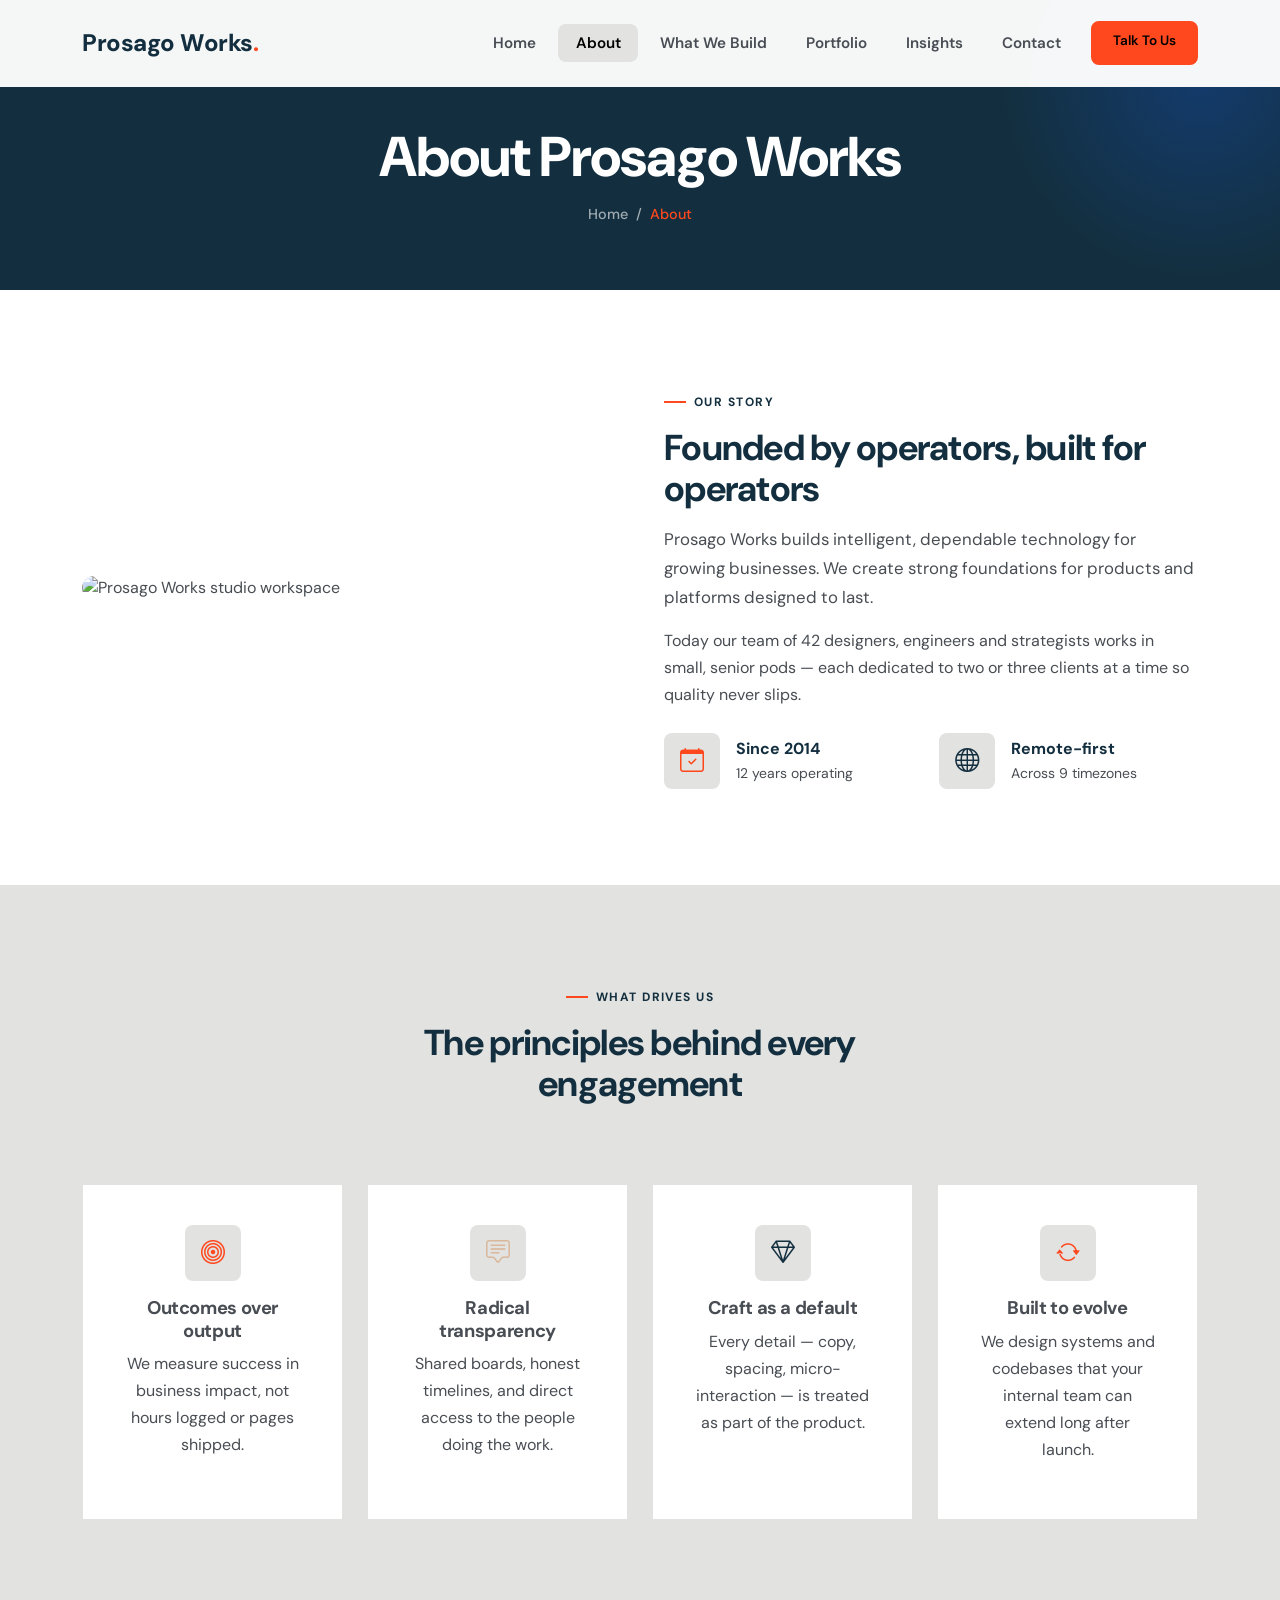
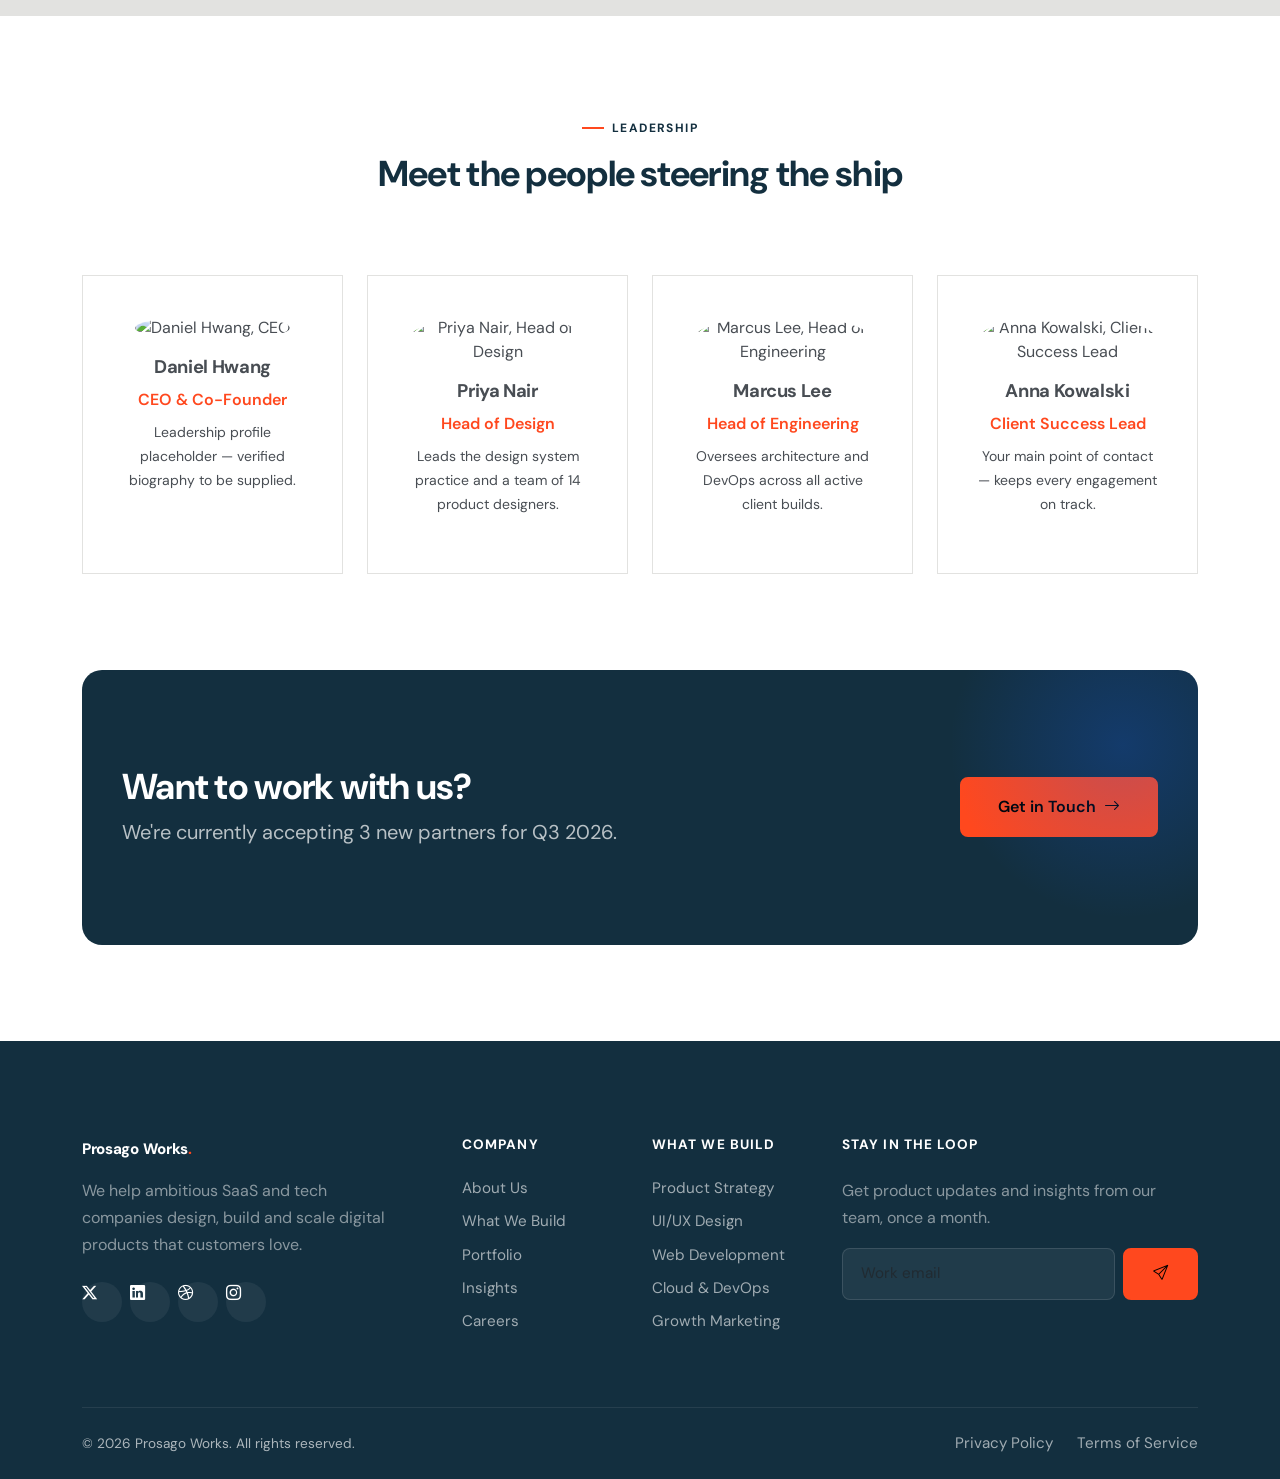
==== about.html @ c24d5575 "initialize website" ====
<!DOCTYPE html>
<html lang="en">
<head>
  <meta charset="UTF-8">
  <meta name="viewport" content="width=device-width, initial-scale=1.0">
  <title>About Us — Prosago Works</title>
  <meta name="description" content="Learn about Prosago Works's mission, team and values — a senior product, design and engineering studio for SaaS and tech companies.">
  <link rel="icon" type="image/svg+xml" href="data:image/svg+xml,%3Csvg xmlns='http://www.w3.org/2000/svg' viewBox='0 0 100 100'%3E%3Crect width='100' height='100' rx='22' fill='%23155EEF'/%3E%3Ctext x='50' y='68' font-size='58' font-family='Arial' font-weight='800' fill='white' text-anchor='middle'%3EN%3C/text%3E%3C/svg%3E">
  <link rel="preconnect" href="https://fonts.googleapis.com">
  <link rel="preconnect" href="https://fonts.gstatic.com" crossorigin>
  <link href="https://fonts.googleapis.com/css2?family=DM+Sans:wght@400;500;600;700&family=Montserrat:wght@400;500;600&display=swap" rel="stylesheet">
  <link href="https://cdn.jsdelivr.net/npm/bootstrap@5.3.3/dist/css/bootstrap.min.css" rel="stylesheet">
  <link href="https://cdn.jsdelivr.net/npm/bootstrap-icons@1.11.3/font/bootstrap-icons.css" rel="stylesheet">
  <link href="css/custom.css" rel="stylesheet">
</head>
<body>

  <nav class="navbar navbar-expand-lg navbar-nexora fixed-top">
    <div class="container">
      <a class="navbar-brand navbar-brand-custom" href="index.html">Prosago Works<span>.</span></a>
      <button class="navbar-toggler navbar-toggler-custom" type="button" data-bs-toggle="collapse" data-bs-target="#mainNav" aria-controls="mainNav" aria-expanded="false" aria-label="Toggle navigation">
        <span class="bar"></span><span class="bar"></span><span class="bar"></span>
      </button>
      <div class="collapse navbar-collapse" id="mainNav">
        <ul class="navbar-nav ms-auto align-items-lg-center gap-1 mt-3 mt-lg-0">
          <li class="nav-item"><a class="nav-link" href="index.html">Home</a></li>
          <li class="nav-item"><a class="nav-link active" href="about.html">About</a></li>
          <li class="nav-item"><a class="nav-link"  href="services.html">What We Build</a></li>
          <li class="nav-item"><a class="nav-link"  href="portfolio.html">Portfolio</a></li>
          <li class="nav-item"><a class="nav-link"  href="blog.html">Insights</a></li>
          <li class="nav-item"><a class="nav-link"  href="contact.html">Contact</a></li>
          <li class="nav-item ms-lg-2 mt-2 mt-lg-0">
            <a href="contact.html" class="btn btn-primary btn-sm-custom w-100">Talk To Us</a>
          </li>
        </ul>
      </div>
    </div>
  </nav>

  <!-- PAGE HEADER -->
  <header class="page-header">
    <div class="container">
      <h1 class="mb-3">About Prosago Works</h1>
      <div class="breadcrumb-custom">
        <a href="index.html">Home</a> <span>/</span> <span class="active">About</span>
      </div>
    </div>
  </header>

  <!-- STORY -->
  <section class="section">
    <div class="container">
      <div class="row align-items-center g-5">
        <div class="col-lg-6 reveal">
          <img src="https://images.unsplash.com/photo-1600880292203-757bb62b4baf?w=700&h=560&fit=crop" class="rounded-img w-100" alt="Prosago Works studio workspace" style="aspect-ratio:5/4; object-fit:cover;">
        </div>
        <div class="col-lg-6 reveal">
          <span class="eyebrow">Our story</span>
          <h2 class="section-title">Founded by operators, built for operators</h2>
          <p class="section-subtitle mb-3">Prosago Works builds intelligent, dependable technology for growing businesses. We create strong foundations for products and platforms designed to last.</p>
          <p class="mb-4">Today our team of 42 designers, engineers and strategists works in small, senior pods — each dedicated to two or three clients at a time so quality never slips.</p>
          <div class="row g-3">
            <div class="col-6">
              <div class="d-flex align-items-center gap-3">
                <div class="icon-box icon-box-primary"><i class="bi bi-calendar-check"></i></div>
                <div><strong class="text-navy d-block">Since 2014</strong><small class="text-slate">12 years operating</small></div>
              </div>
            </div>
            <div class="col-6">
              <div class="d-flex align-items-center gap-3">
                <div class="icon-box icon-box-success"><i class="bi bi-globe"></i></div>
                <div><strong class="text-navy d-block">Remote-first</strong><small class="text-slate">Across 9 timezones</small></div>
              </div>
            </div>
          </div>
        </div>
      </div>
    </div>
  </section>

  <!-- MISSION / VALUES -->
  <section class="section bg-soft">
    <div class="container">
      <div class="row section-header justify-content-center text-center">
        <div class="col-lg-7 reveal">
          <span class="eyebrow">What drives us</span>
          <h2 class="section-title">The principles behind every engagement</h2>
        </div>
      </div>
      <div class="row g-4">
        <div class="col-md-6 col-lg-3 reveal">
          <div class="card-premium text-center">
            <div class="icon-box icon-box-primary mx-auto mb-3"><i class="bi bi-bullseye"></i></div>
            <h3 class="card-title">Outcomes over output</h3>
            <p>We measure success in business impact, not hours logged or pages shipped.</p>
          </div>
        </div>
        <div class="col-md-6 col-lg-3 reveal">
          <div class="card-premium text-center">
            <div class="icon-box icon-box-secondary mx-auto mb-3"><i class="bi bi-chat-square-text"></i></div>
            <h3 class="card-title">Radical transparency</h3>
            <p>Shared boards, honest timelines, and direct access to the people doing the work.</p>
          </div>
        </div>
        <div class="col-md-6 col-lg-3 reveal">
          <div class="card-premium text-center">
            <div class="icon-box icon-box-success mx-auto mb-3"><i class="bi bi-gem"></i></div>
            <h3 class="card-title">Craft as a default</h3>
            <p>Every detail — copy, spacing, micro-interaction — is treated as part of the product.</p>
          </div>
        </div>
        <div class="col-md-6 col-lg-3 reveal">
          <div class="card-premium text-center">
            <div class="icon-box icon-box-primary mx-auto mb-3"><i class="bi bi-arrow-repeat"></i></div>
            <h3 class="card-title">Built to evolve</h3>
            <p>We design systems and codebases that your internal team can extend long after launch.</p>
          </div>
        </div>
      </div>
    </div>
  </section>

  <!-- TEAM -->
  <section class="section">
    <div class="container">
      <div class="row section-header justify-content-center text-center">
        <div class="col-lg-7 reveal">
          <span class="eyebrow">Leadership</span>
          <h2 class="section-title">Meet the people steering the ship</h2>
        </div>
      </div>
      <div class="row g-4">
        <div class="col-md-6 col-lg-3 reveal">
          <div class="card-premium text-center">
            <img src="https://i.pravatar.cc/160?img=8" class="rounded-circle mb-3" style="width:96px;height:96px;object-fit:cover;" alt="Daniel Hwang, CEO">
            <h3 class="card-title">Daniel Hwang</h3>
            <p class="text-primary-custom fw-semibold mb-2">CEO &amp; Co-Founder</p>
            <p class="small">Leadership profile placeholder — verified biography to be supplied.</p>
          </div>
        </div>
        <div class="col-md-6 col-lg-3 reveal">
          <div class="card-premium text-center">
            <img src="https://i.pravatar.cc/160?img=47" class="rounded-circle mb-3" style="width:96px;height:96px;object-fit:cover;" alt="Priya Nair, Head of Design">
            <h3 class="card-title">Priya Nair</h3>
            <p class="text-primary-custom fw-semibold mb-2">Head of Design</p>
            <p class="small">Leads the design system practice and a team of 14 product designers.</p>
          </div>
        </div>
        <div class="col-md-6 col-lg-3 reveal">
          <div class="card-premium text-center">
            <img src="https://i.pravatar.cc/160?img=52" class="rounded-circle mb-3" style="width:96px;height:96px;object-fit:cover;" alt="Marcus Lee, Head of Engineering">
            <h3 class="card-title">Marcus Lee</h3>
            <p class="text-primary-custom fw-semibold mb-2">Head of Engineering</p>
            <p class="small">Oversees architecture and DevOps across all active client builds.</p>
          </div>
        </div>
        <div class="col-md-6 col-lg-3 reveal">
          <div class="card-premium text-center">
            <img src="https://i.pravatar.cc/160?img=25" class="rounded-circle mb-3" style="width:96px;height:96px;object-fit:cover;" alt="Anna Kowalski, Client Success Lead">
            <h3 class="card-title">Anna Kowalski</h3>
            <p class="text-primary-custom fw-semibold mb-2">Client Success Lead</p>
            <p class="small">Your main point of contact — keeps every engagement on track.</p>
          </div>
        </div>
      </div>
    </div>
  </section>

  <!-- CTA -->
  <section class="section pt-0">
    <div class="container">
      <div class="cta-section reveal">
        <div class="row align-items-center">
          <div class="col-lg-8">
            <h2 class="mb-2">Want to work with us?</h2>
            <p class="mb-0 fs-5">We're currently accepting 3 new partners for Q3 2026.</p>
          </div>
          <div class="col-lg-4 text-lg-end mt-4 mt-lg-0">
            <a href="contact.html" class="btn btn-primary btn-lg-custom">Get in Touch <i class="bi bi-arrow-right ms-1"></i></a>
          </div>
        </div>
      </div>
    </div>
  </section>

  <footer class="footer-nexora">
    <div class="container">
      <div class="row gy-4">
        <div class="col-lg-4 col-md-6">
          <a class="navbar-brand-custom d-inline-block mb-3" href="index.html" style="color:#fff !important;">Prosago Works<span style="color:var(--n-primary)">.</span></a>
          <p class="text-white-50 mb-4" style="max-width:320px;">We help ambitious SaaS and tech companies design, build and scale digital products that customers love.</p>
          <div class="d-flex gap-2">
            <a href="#" class="social-icon"><i class="bi bi-twitter-x"></i></a>
            <a href="#" class="social-icon"><i class="bi bi-linkedin"></i></a>
            <a href="#" class="social-icon"><i class="bi bi-dribbble"></i></a>
            <a href="#" class="social-icon"><i class="bi bi-instagram"></i></a>
          </div>
        </div>
        <div class="col-lg-2 col-md-6 col-6">
          <h6>Company</h6>
          <a href="about.html">About Us</a>
          <a href="services.html">What We Build</a>
          <a href="portfolio.html">Portfolio</a>
          <a href="blog.html">Insights</a>
          <a href="contact.html">Careers</a>
        </div>
        <div class="col-lg-2 col-md-6 col-6">
          <h6>What We Build</h6>
          <a href="service-details.html">Product Strategy</a>
          <a href="service-details.html">UI/UX Design</a>
          <a href="service-details.html">Web Development</a>
          <a href="service-details.html">Cloud &amp; DevOps</a>
          <a href="service-details.html">Growth Marketing</a>
        </div>
        <div class="col-lg-4 col-md-6">
          <h6>Stay in the loop</h6>
          <p class="text-white-50 mb-3">Get product updates and insights from our team, once a month.</p>
          <form class="d-flex gap-2 needs-validation" novalidate>
            <input type="email" class="form-control" placeholder="Work email" required style="background:rgba(255,255,255,0.06); border-color:rgba(255,255,255,0.12); color:#fff;">
            <button class="btn btn-primary flex-shrink-0" type="submit"><i class="bi bi-send"></i></button>
          </form>
        </div>
      </div>
      <div class="footer-bottom d-flex flex-column flex-md-row justify-content-between align-items-center gap-2 text-center text-md-start">
        <p class="mb-0" style="display: flex;">&copy; 2026 Prosago Works. All rights reserved.</p>
        <div class="d-flex gap-4">
          <a href="#" class="mb-0">Privacy Policy</a>
          <a href="#" class="mb-0">Terms of Service</a>
        </div>
      </div>
    </div>
  </footer>

  <button class="back-to-top" aria-label="Back to top"><i class="bi bi-arrow-up"></i></button>

  <script src="https://cdn.jsdelivr.net/npm/bootstrap@5.3.3/dist/js/bootstrap.bundle.min.js"></script>
  <script src="js/main.js"></script>
</body>
</html>
---- css/custom.css ----
/* =====================================================
   NEXORA — Premium Bootstrap 5 Business Theme
   Custom Design System (overrides + extensions)
   ===================================================== */

:root {
  /* Color system */
  --n-primary: #FF481E;
  --n-primary-dark: #000000;
  --n-secondary: #D9B89C;
  --n-navy: #132F3F;
  --n-success: #132F3F;
  --n-slate: #484D53;
  --n-slate-light: #484D53;
  --n-bg: #FFFFFF;
  --n-bg-alt: #E2E2E0;
  --n-border: #E2E2E0;
  --n-white: #FFFFFF;

  /* Gradients */
  --n-gradient-primary: linear-gradient(135deg, #FF481E 0%, #D9B89C 100%);
  --n-gradient-soft: linear-gradient(135deg, #E2E2E0 0%, #E2E2E0 100%);
  --n-gradient-dark: linear-gradient(135deg, #132F3F 0%, #484D53 100%);

  /* Typography */
  --n-font-display: "DM Sans", "Montserrat", "Helvetica Neue", Arial, "Segoe UI", sans-serif;
  --n-font-body: "DM Sans", "Montserrat", "Helvetica Neue", Arial, "Segoe UI", sans-serif;

  /* Spacing rhythm (8px base) */
  --n-space-xs: 0.5rem;
  --n-space-sm: 1rem;
  --n-space-md: 1.5rem;
  --n-space-lg: 2.5rem;
  --n-space-xl: 4rem;
  --n-space-2xl: 6rem;

  /* Radius */
  --n-radius-sm: 8px;
  --n-radius-md: 14px;
  --n-radius-lg: 20px;
  --n-radius-pill: 100px;

  /* Shadows */
  --n-shadow-sm: 0 2px 8px rgba(11, 20, 55, 0.06);
  --n-shadow-md: 0 8px 24px rgba(11, 20, 55, 0.08);
  --n-shadow-lg: 0 20px 48px rgba(11, 20, 55, 0.12);
  --n-shadow-primary: 0 12px 28px rgba(21, 94, 239, 0.25);

  /* Bootstrap overrides */
  --bs-primary: #FF481E;
  --bs-primary-rgb: 21, 94, 239;
  --bs-body-font-family: var(--n-font-body);
  --bs-body-color: var(--n-slate);
  --bs-body-bg: var(--n-white);
}

/* =====================================================
   PROSAGO WORKS — Corporate brand layer
   Official logo and illustration assets are placeholders.
   ===================================================== */
:root {
  --pw-orange: #FF481E;
  --pw-slate: #132F3F;
  --pw-sand: #D9B89C;
  --pw-platinum: #E2E2E0;
  --pw-river-bed: #484D53;
  --pw-black: #000000;
  --pw-white: #FFFFFF;
  --color-bg: var(--pw-white);
  --color-surface: #E2E2E0;
  --color-text: var(--pw-black);
  --color-text-muted: var(--pw-river-bed);
  --color-border: #E2E2E0;
  --color-accent: var(--pw-orange);
  --n-primary: var(--pw-orange);
  --n-primary-dark: #000000;
  --n-secondary: var(--pw-sand);
  --n-navy: var(--pw-slate);
  --n-success: var(--pw-slate);
  --n-slate: var(--pw-river-bed);
  --n-slate-light: #484D53;
  --n-bg: var(--color-surface);
  --n-bg-alt: var(--pw-platinum);
  --n-border: var(--color-border);
  --n-white: var(--pw-white);
  --n-gradient-primary: var(--pw-orange);
  --n-gradient-soft: var(--pw-platinum);
  --n-gradient-dark: var(--pw-slate);
  --n-font-display: "DM Sans", "Montserrat", "Helvetica Neue", Arial, "Segoe UI", sans-serif;
  --n-font-body: "DM Sans", "Montserrat", "Helvetica Neue", Arial, "Segoe UI", sans-serif;
  --n-shadow-sm: 0 2px 8px rgba(19,47,63,.06);
  --n-shadow-md: 0 10px 30px rgba(19,47,63,.09);
  --n-shadow-lg: 0 24px 60px rgba(19,47,63,.12);
  --n-shadow-primary: none;
  --bs-primary: #FF481E;
  --bs-primary-rgb: 255,72,30;
  --bs-body-font-family: var(--n-font-body);
}

html { scroll-padding-top: 96px; }
body { color: var(--color-text-muted); background: var(--color-bg); }
h1, h2, h3, h4, h5, h6, .font-display { color: var(--pw-black); letter-spacing: -.025em; }
h1 { font-size: clamp(2.75rem, 6vw, 3.5rem); line-height: 1.03; }
h2 { font-size: clamp(2rem, 4vw, 2.25rem); line-height: 1.15; }
h3 { font-size: clamp(1.25rem, 2vw, 1.5rem); }
a { color: inherit; }
a:focus-visible, button:focus-visible, input:focus-visible, textarea:focus-visible, select:focus-visible { outline: 3px solid var(--pw-orange); outline-offset: 3px; }
.skip-link { position: fixed; top: 10px; left: 10px; z-index: 1100; padding: .75rem 1rem; background: var(--pw-black); color: var(--pw-white); transform: translateY(-150%); }
.skip-link:focus { transform: translateY(0); }
.text-primary-custom { color: var(--pw-orange) !important; }
.text-navy { color: var(--pw-slate) !important; }
.text-slate { color: var(--pw-river-bed) !important; }
.text-platinum { color: var(--pw-platinum) !important; }
.bg-soft { background: var(--color-surface) !important; }
.bg-soft-alt { background: var(--pw-platinum) !important; }
.bg-navy, .bg-gradient-dark, .bg-slate { background: var(--pw-slate) !important; }
.bg-gradient-primary { background: var(--pw-orange) !important; }

.navbar-nexora { background: rgba(255,255,255,.96); border-bottom: 1px solid transparent; }
.navbar-nexora.scrolled { background: rgba(255,255,255,.98); border-color: var(--pw-platinum); box-shadow: var(--n-shadow-sm); }
.navbar-nexora .nav-link { color: var(--pw-river-bed) !important; font-size: .9rem; }
.navbar-nexora .nav-link:hover, .navbar-nexora .nav-link.active { color: var(--pw-black) !important; background: var(--pw-platinum); }
.brand-placeholder { display: grid; grid-template-columns: 42px auto; grid-template-rows: auto auto; column-gap: .7rem; align-items: center; font-size: 1rem; color: var(--pw-slate) !important; }
.brand-placeholder .brand-mark { grid-row: 1 / 3; display: grid; place-items: center; width: 42px; height: 42px; border: 1.5px dashed var(--pw-slate); border-radius: 12px; font-size: .72rem; }
.brand-placeholder small { font-size: .6rem; line-height: 1; font-weight: 500; letter-spacing: .06em; color: var(--pw-river-bed); text-transform: uppercase; }
.navbar-toggler-custom { background: var(--pw-platinum); }
.navbar-toggler-custom .bar { background: var(--pw-slate); }

.btn { min-height: 44px; border-radius: 8px; transition: background-color .2s ease, border-color .2s ease, color .2s ease, transform .2s ease; }
.btn-primary { background: var(--pw-orange); border: 2px solid var(--pw-orange); color: var(--pw-black); box-shadow: none; }
.btn-primary:hover, .btn-primary:focus { background: var(--pw-black); border-color: var(--pw-black); color: var(--pw-white); transform: translateY(-1px); box-shadow: none; }
.btn-light-custom { background: var(--pw-white); color: var(--pw-black); border-color: var(--color-border); }
.btn-light-custom:hover { background: var(--pw-platinum); border-color: var(--pw-river-bed); transform: none; }
.eyebrow { color: var(--pw-slate); background: transparent; padding: 0; border-radius: 0; font-size: .78rem; }
.eyebrow::before { width: 22px; height: 2px; border-radius: 0; background: var(--pw-orange); }
.eyebrow-dark { color: var(--pw-platinum); }

.corporate-hero { min-height: 760px; display: flex; align-items: center; background: var(--pw-white); overflow: hidden; }
.corporate-hero::before { content: ""; position: absolute; inset: 0 0 auto auto; width: 36%; height: 100%; background: var(--color-surface); border-left: 1px solid var(--pw-platinum); z-index: 0; }
.corporate-hero .container { position: relative; z-index: 1; }
.hero-lead { max-width: 650px; color: var(--pw-river-bed); font-size: clamp(1.1rem, 2vw, 1.3rem); line-height: 1.55; }
.system-placeholder { position: relative; min-height: 430px; border: 1px solid var(--pw-slate); background: var(--pw-white); overflow: hidden; }
.system-placeholder > small { position: absolute; bottom: 1rem; right: 1rem; color: var(--pw-river-bed); font-size: .72rem; text-transform: uppercase; letter-spacing: .08em; }
.system-orbit { position: absolute; width: 330px; height: 230px; border: 1.5px dashed var(--pw-river-bed); border-radius: 50%; top: 90px; left: 50%; transform: translateX(-50%) rotate(-14deg); }
.system-node { position: absolute; display: grid; place-items: center; padding: .75rem 1rem; min-width: 110px; background: var(--pw-white); color: var(--pw-slate); border: 1px solid var(--pw-slate); font-size: .78rem; font-weight: 600; }
.node-main { top: 160px; left: 50%; transform: translateX(-50%); width: 130px; height: 96px; border: 0; background: var(--pw-orange); color: var(--pw-black); }
.node-main span, .node-main strong { line-height: 1; }
.node-one { top: 55px; right: 30px; }.node-two { bottom: 75px; left: 30px; }.node-three { bottom: 55px; right: 25px; }
.trust-statement { border-top: 1px solid var(--pw-platinum); border-bottom: 1px solid var(--pw-platinum); }
.section-kicker { color: var(--pw-orange); font-weight: 700; max-width: 270px; }
.statement { font-size: clamp(1.45rem, 3vw, 2rem); font-weight: 500; max-width: 820px; }
.card-premium { border: 1px solid var(--color-border); border-radius: 0; box-shadow: none; background: var(--pw-white); }
.card-premium:hover { transform: translateY(-3px); border-color: var(--pw-slate); box-shadow: var(--n-shadow-sm); }
.principle-number { display: block; margin-bottom: 2.5rem; color: var(--pw-orange); font-size: .78rem; font-weight: 700; }
.portfolio-feature { border: 1px solid var(--pw-slate); }
.portfolio-placeholder { min-height: 340px; display: grid; place-items: center; background: var(--pw-sand); color: var(--pw-black); border-right: 1px solid var(--pw-slate); }
.portfolio-placeholder span { padding: .65rem .9rem; border: 1px dashed var(--pw-black); font-size: .75rem; text-transform: uppercase; letter-spacing: .06em; }
.portfolio-copy { padding: clamp(2rem, 5vw, 4rem); }
.portfolio-copy h3 { margin: .8rem 0 1rem; font-size: clamp(2rem, 4vw, 3rem); }
.portfolio-label { color: var(--pw-orange); font-weight: 700; font-size: .8rem; text-transform: uppercase; letter-spacing: .09em; }
.status-badge { display: inline-flex; align-items: center; gap: .5rem; padding: .5rem .75rem; background: var(--color-surface); color: var(--pw-river-bed); font-size: .8rem; }
.status-badge i { color: var(--pw-orange); font-size: .5rem; }
.direction-list { list-style: none; padding: 0; margin: 0; border-top: 1px solid rgba(255,255,255,.25); }
.direction-list li { display: flex; gap: 1rem; align-items: center; padding: 1.15rem 0; border-bottom: 1px solid rgba(255,255,255,.25); color: var(--pw-white); }
.direction-list i { color: var(--pw-orange); }
.audience-card { position: relative; display: flex; min-height: 260px; padding: 2rem; flex-direction: column; border: 1px solid var(--color-border); color: var(--pw-black); }
.audience-card:hover { border-color: var(--pw-slate); color: var(--pw-black); }
.audience-card > span { color: var(--pw-orange); font-size: .78rem; font-weight: 700; text-transform: uppercase; letter-spacing: .08em; }
.audience-card h3 { margin-top: auto; margin-bottom: 1rem; max-width: 280px; }.audience-card i { font-size: 1.3rem; }
.cta-panel { display: flex; align-items: center; justify-content: space-between; gap: 2rem; padding: clamp(2rem, 5vw, 4rem); background: var(--pw-platinum); border-left: 5px solid var(--pw-orange); }
.footer { background: var(--pw-slate); color: var(--pw-platinum); }
.footer h2 { color: var(--pw-white); font-size: .82rem; text-transform: uppercase; letter-spacing: .08em; }
.footer-brand { margin-bottom: 1rem; color: var(--pw-white); font-size: 1.45rem; font-weight: 700; }
.asset-note { font-size: .72rem; color: var(--pw-sand); }
.footer-bottom { display: flex; justify-content: space-between; gap: 1rem; }
.back-to-top { background: var(--pw-orange); color: var(--pw-black); box-shadow: none; }

@media (max-width: 991.98px) {
  .navbar-nexora { background: var(--pw-white); }
  .corporate-hero { min-height: auto; padding-top: 8.5rem; }
  .corporate-hero::before { display: none; }
  .portfolio-placeholder { border-right: 0; border-bottom: 1px solid var(--pw-slate); }
}
@media (max-width: 767.98px) {
  .corporate-hero { text-align: left; }
  .corporate-hero .d-flex { justify-content: flex-start !important; }
  .system-placeholder { min-height: 360px; }
  .cta-panel, .footer-bottom { align-items: flex-start; flex-direction: column; }
  .cta-panel .btn { width: 100%; }
}
@media (prefers-reduced-motion: reduce) {
  html { scroll-behavior: auto; }
  *, *::before, *::after { scroll-behavior: auto !important; animation-duration: .01ms !important; animation-iteration-count: 1 !important; transition-duration: .01ms !important; }
  .reveal { opacity: 1 !important; transform: none !important; }
}

/* =====================================================
   BASE
   ===================================================== */
html { scroll-behavior: smooth; }

body {
  font-family: var(--n-font-body);
  color: var(--n-slate);
  background-color: var(--n-white);
  -webkit-font-smoothing: antialiased;
  overflow-x: hidden;
}

h1, h2, h3, h4, h5, h6,
.font-display {
  font-family: var(--n-font-display);
  color: var(--n-navy);
  font-weight: 700;
  letter-spacing: -0.02em;
}

h1 { font-weight: 800; }

p { line-height: 1.7; }

a { text-decoration: none; }

.text-primary-custom { color: var(--n-primary) !important; }
.text-slate { color: var(--n-slate) !important; }
.text-navy { color: var(--n-navy) !important; }
.bg-soft { background-color: var(--n-bg) !important; }
.bg-soft-alt { background: var(--n-gradient-soft) !important; }
.bg-navy { background-color: var(--n-navy) !important; }
.bg-gradient-primary { background: var(--n-gradient-primary) !important; }
.bg-gradient-dark { background: var(--n-gradient-dark) !important; }

/* Section spacing rhythm */
.section { padding-top: var(--n-space-2xl); padding-bottom: var(--n-space-2xl); }
.section-sm { padding-top: var(--n-space-xl); padding-bottom: var(--n-space-xl); }

@media (max-width: 767.98px) {
  .section { padding-top: var(--n-space-xl); padding-bottom: var(--n-space-xl); }
  .section-sm { padding-top: var(--n-space-lg); padding-bottom: var(--n-space-lg); }
}

/* Eyebrow label */
.eyebrow {
  display: inline-flex;
  align-items: center;
  gap: 0.5rem;
  font-family: var(--n-font-display);
  font-size: 0.75rem;
  font-weight: 700;
  letter-spacing: 0.12em;
  text-transform: uppercase;
  color: var(--n-primary);
  background: var(--n-bg-alt);
  padding: 0.4rem 1rem;
  border-radius: var(--n-radius-pill);
  margin-bottom: var(--n-space-sm);
}

.eyebrow::before {
  content: '';
  width: 6px;
  height: 6px;
  border-radius: 50%;
  background: var(--n-primary);
  display: inline-block;
}

.section-title { margin-bottom: var(--n-space-sm); }
.section-subtitle {
  font-size: 1.05rem;
  color: var(--n-slate);
  max-width: 620px;
}
.section-header { margin-bottom: var(--n-space-xl); }

/* =====================================================
   BUTTONS
   ===================================================== */
.btn {
  font-family: var(--n-font-display);
  font-weight: 600;
  border-radius: var(--n-radius-sm);
  padding: 0.75rem 1.75rem;
  font-size: 0.95rem;
  transition: all 0.25s ease;
  border-width: 1.5px;
}

.btn-primary {
  background: var(--n-gradient-primary);
  border: none;
  box-shadow: var(--n-shadow-primary);
  color: #fff;
}

.btn-primary:hover {
  transform: translateY(-2px);
  box-shadow: 0 16px 32px rgba(21, 94, 239, 0.32);
  color: #fff;
}

.btn-outline-primary {
  border-color: var(--n-primary);
  color: var(--n-primary);
  background: transparent;
}

.btn-outline-primary:hover {
  background: var(--n-primary);
  border-color: var(--n-primary);
  transform: translateY(-2px);
}

.btn-light-custom {
  background: #fff;
  color: var(--n-navy);
  border: 1.5px solid var(--n-border);
}

.btn-light-custom:hover {
  background: var(--n-bg);
  transform: translateY(-2px);
}

.btn-outline-white {
  border-color: rgba(255,255,255,0.4);
  color: #fff;
}

.btn-outline-white:hover {
  background: rgba(255,255,255,0.12);
  border-color: #fff;
  color: #fff;
}

.btn-lg-custom { padding: 1rem 2.25rem; font-size: 1rem; }
.btn-sm-custom { padding: 0.5rem 1.25rem; font-size: 0.85rem; }

/* =====================================================
   NAVBAR
   ===================================================== */
.navbar-nexora {
  padding: 1.25rem 0;
  transition: all 0.3s ease;
  background: rgba(255, 255, 255, 0.0);
}

.navbar-nexora.scrolled {
  padding: 0.75rem 0;
  background: rgba(255, 255, 255, 0.92);
  backdrop-filter: blur(12px);
  box-shadow: var(--n-shadow-sm);
}

.navbar-brand-custom {
  font-family: var(--n-font-display);
  font-weight: 800;
  font-size: 1.5rem;
  color: var(--n-navy) !important;
  letter-spacing: -0.02em;
}

.navbar-brand-custom span { color: var(--n-primary); }

.navbar-nexora .nav-link {
  font-family: var(--n-font-display);
  font-weight: 600;
  font-size: 0.95rem;
  color: rgb(152, 119, 119) !important;
  padding: 0.5rem 1.1rem !important;
  border-radius: var(--n-radius-sm);
  transition: all 0.2s ease;
}

.nav2{
  color: yellow !important;;
}
.navbar-nexora .nav-link:hover,
.navbar-nexora .nav-link.active {
  color: rgb(15, 15, 64) !important;
  background: var(--n-bg-alt);
}

.navbar-toggler-custom {
  border: none;
  width: 44px;
  height: 44px;
  border-radius: var(--n-radius-sm);
  background: var(--n-bg-alt);
  display: flex;
  align-items: center;
  justify-content: center;
  gap: 4px;
  flex-direction: column;
  padding: 0;
}

.navbar-toggler-custom .bar {
  width: 20px;
  height: 2px;
  background: var(--n-navy);
  border-radius: 2px;
  transition: all 0.3s ease;
}

.navbar-toggler-custom.active .bar:nth-child(1) {
  transform: translateY(6px) rotate(45deg);
}
.navbar-toggler-custom.active .bar:nth-child(2) { opacity: 0; }
.navbar-toggler-custom.active .bar:nth-child(3) {
  transform: translateY(-6px) rotate(-45deg);
}

/* =====================================================
   HERO
   ===================================================== */
.hero {
  position: relative;
  padding-top: 9rem;
  padding-bottom: 5rem;
  background: var(--n-gradient-soft);
  overflow: hidden;
}

.hero::before {
  content: '';
  position: absolute;
  top: -150px;
  right: -150px;
  width: 500px;
  height: 500px;
  border-radius: 50%;
  background: radial-gradient(circle, rgba(105,65,198,0.14) 0%, rgba(21,94,239,0.06) 60%, transparent 100%);
  z-index: 0;
}

.hero::after {
  content: '';
  position: absolute;
  bottom: -200px;
  left: -150px;
  width: 450px;
  height: 450px;
  border-radius: 50%;
  background: radial-gradient(circle, rgba(21,94,239,0.10) 0%, transparent 70%);
  z-index: 0;
}

.hero-content { position: relative; z-index: 2; }

.hero h1 { font-size: 3.25rem; line-height: 1.15; }

@media (max-width: 991.98px) {
  .hero { padding-top: 7rem; text-align: center; }
  .hero h1 { font-size: 2.4rem; }
}

@media (max-width: 575.98px) {
  .hero h1 { font-size: 2rem; }
}

/* Hero visual / dashboard mock card */
.hero-visual {
  position: relative;
  z-index: 1;
}

.hero-mock-card {
  background: #fff;
  border-radius: var(--n-radius-lg);
  box-shadow: var(--n-shadow-lg);
  padding: var(--n-space-md);
  border: 1px solid var(--n-border);
  position: relative;
}

.hero-mock-card .mock-bar {
  height: 10px;
  border-radius: var(--n-radius-pill);
  background: var(--n-bg-alt);
  margin-bottom: 0.75rem;
}

.hero-float-badge {
  position: absolute;
  background: #fff;
  border-radius: var(--n-radius-md);
  box-shadow: var(--n-shadow-md);
  padding: 0.9rem 1.25rem;
  display: flex;
  align-items: center;
  gap: 0.75rem;
  font-family: var(--n-font-display);
  font-weight: 700;
  font-size: 0.9rem;
  color: var(--n-navy);
  z-index: 3;
}

.hero-float-badge.badge-1 { top: -1.5rem; left: -1.5rem; }
.hero-float-badge.badge-2 { bottom: -1.5rem; right: -1.5rem; }

.hero-float-badge .icon-box {
  width: 36px;
  height: 36px;
  border-radius: 10px;
  display: flex;
  align-items: center;
  justify-content: center;
  flex-shrink: 0;
}

@media (max-width: 767.98px) {
  .hero-float-badge { padding: 0.6rem 0.9rem; font-size: 0.75rem; }
  .hero-float-badge.badge-1 { top: -1rem; left: -0.5rem; }
  .hero-float-badge.badge-2 { bottom: -1rem; right: -0.5rem; }
}

/* Stats strip */
.stats-strip {
  border-top: 1px solid var(--n-border);
  border-bottom: 1px solid var(--n-border);
}

.stat-item .stat-number {
  font-family: var(--n-font-display);
  font-size: 2.25rem;
  font-weight: 800;
  color: var(--n-navy);
}

.stat-item .stat-label {
  font-size: 0.9rem;
  color: var(--n-slate);
  font-weight: 500;
}

/* =====================================================
   ICON BOXES
   ===================================================== */
.icon-box {
  width: 56px;
  height: 56px;
  border-radius: var(--n-radius-sm);
  display: flex;
  align-items: center;
  justify-content: center;
  font-size: 1.5rem;
  flex-shrink: 0;
}

.icon-box-primary { background: var(--n-bg-alt); color: var(--n-primary); }
.icon-box-secondary { background: #E2E2E0; color: var(--n-secondary); }
.icon-box-success { background: #E2E2E0; color: var(--n-success); }

.icon-box-lg { width: 72px; height: 72px; font-size: 2rem; border-radius: var(--n-radius-md); }

.icon-box-white {
  background: rgba(255,255,255,0.12);
  color: #fff;
}

/* =====================================================
   CARDS — premium card system
   ===================================================== */
.card-premium {
  background: #fff;
  border: 1px solid var(--n-border);
  border-radius: var(--n-radius-md);
  box-shadow: var(--n-shadow-sm);
  transition: all 0.3s ease;
  padding: var(--n-space-lg);
  height: 100%;
}

.card-premium:hover {
  box-shadow: var(--n-shadow-md);
  transform: translateY(-6px);
  border-color: transparent;
}

.card-premium .card-title {
  font-size: 1.15rem;
  margin-bottom: 0.5rem;
}

.card-link-arrow {
  font-family: var(--n-font-display);
  font-weight: 700;
  font-size: 0.9rem;
  color: var(--n-primary);
  display: inline-flex;
  align-items: center;
  gap: 0.4rem;
  transition: gap 0.2s ease;
}

.card-link-arrow:hover { gap: 0.7rem; color: var(--n-primary-dark); }

/* Pricing card */
.pricing-card {
  background: #fff;
  border: 1px solid var(--n-border);
  border-radius: var(--n-radius-lg);
  padding: var(--n-space-lg);
  box-shadow: var(--n-shadow-sm);
  transition: all 0.3s ease;
  height: 100%;
  position: relative;
}

.pricing-card:hover { box-shadow: var(--n-shadow-md); transform: translateY(-6px); }

.pricing-card.featured {
  background: var(--n-gradient-dark);
  border: none;
  color: #fff;
  box-shadow: var(--n-shadow-lg);
  transform: scale(1.03);
}

.pricing-card.featured .price, .pricing-card.featured h3 { color: #fff; }
.pricing-card.featured .text-slate { color: rgba(255,255,255,0.65) !important; }
.pricing-card.featured ul li { color: rgba(255,255,255,0.85); }
.pricing-card.featured .pricing-divider { border-color: rgba(255,255,255,0.12); }

@media (max-width: 991.98px) {
  .pricing-card.featured { transform: none; }
}

.pricing-badge {
  position: absolute;
  top: -14px;
  right: 2rem;
  background: var(--n-gradient-primary);
  color: #fff;
  font-family: var(--n-font-display);
  font-weight: 700;
  font-size: 0.75rem;
  padding: 0.4rem 1rem;
  border-radius: var(--n-radius-pill);
  letter-spacing: 0.05em;
}

.price {
  font-family: var(--n-font-display);
  font-size: 3rem;
  font-weight: 800;
  color: var(--n-navy);
}

.price-period { font-size: 1rem; font-weight: 500; color: var(--n-slate); }

.pricing-divider { border-color: var(--n-border); margin: var(--n-space-md) 0; }

.feature-list { list-style: none; padding: 0; margin: 0; }
.feature-list li {
  display: flex;
  align-items: flex-start;
  gap: 0.65rem;
  margin-bottom: 0.75rem;
  font-size: 0.95rem;
  color: var(--n-slate);
}

.feature-list li i { color: var(--n-success); margin-top: 0.2rem; flex-shrink: 0; }
.feature-list li.disabled { opacity: 0.45; }
.feature-list li.disabled i { color: var(--n-slate-light); }

/* Blog cards */
.blog-card-img {
  border-radius: var(--n-radius-md) var(--n-radius-md) 0 0;
  overflow: hidden;
  aspect-ratio: 16/10;
}

.blog-card-img img { transition: transform 0.4s ease; width: 100%; height: 100%; object-fit: cover; }
.card-premium:hover .blog-card-img img { transform: scale(1.06); }

.blog-card-body { padding: var(--n-space-md) var(--n-space-md) 0; }

.tag-pill {
  display: inline-block;
  font-family: var(--n-font-display);
  font-size: 0.7rem;
  font-weight: 700;
  letter-spacing: 0.06em;
  text-transform: uppercase;
  color: var(--n-primary);
  background: var(--n-bg-alt);
  padding: 0.3rem 0.8rem;
  border-radius: var(--n-radius-pill);
  margin-bottom: 0.75rem;
}

.meta-row {
  display: flex;
  align-items: center;
  gap: 1rem;
  font-size: 0.85rem;
  color: var(--n-slate-light);
  margin-top: 1rem;
  padding-top: 1rem;
  border-top: 1px solid var(--n-border);
}

/* Portfolio card */
.portfolio-card {
  position: relative;
  border-radius: var(--n-radius-md);
  overflow: hidden;
  box-shadow: var(--n-shadow-sm);
  aspect-ratio: 4/3;
}

.portfolio-card img { width: 100%; height: 100%; object-fit: cover; transition: transform 0.5s ease; }

.portfolio-overlay {
  position: absolute;
  inset: 0;
  background: linear-gradient(180deg, rgba(11,20,55,0) 30%, rgba(11,20,55,0.88) 100%);
  display: flex;
  flex-direction: column;
  justify-content: flex-end;
  padding: var(--n-space-md);
  opacity: 0;
  transition: opacity 0.35s ease;
}

.portfolio-card:hover .portfolio-overlay { opacity: 1; }
.portfolio-card:hover img { transform: scale(1.08); }

.portfolio-overlay h5 { color: #fff; margin-bottom: 0.25rem; }
.portfolio-overlay span { color: rgba(255,255,255,0.7); font-size: 0.85rem; }

/* Testimonial card */
.testimonial-card {
  background: #fff;
  border-radius: var(--n-radius-md);
  box-shadow: var(--n-shadow-sm);
  border: 1px solid var(--n-border);
  padding: var(--n-space-lg);
  height: 100%;
}

.testimonial-card .stars { color: #FF481E; letter-spacing: 0.15em; font-size: 0.9rem; margin-bottom: 1rem; }

.testimonial-author {
  display: flex;
  align-items: center;
  gap: 0.85rem;
  margin-top: var(--n-space-md);
}

.testimonial-author img {
  width: 48px; height: 48px; border-radius: 50%; object-fit: cover;
}

.testimonial-author .name { font-family: var(--n-font-display); font-weight: 700; color: var(--n-navy); font-size: 0.95rem; }
.testimonial-author .role { font-size: 0.8rem; color: var(--n-slate-light); }

/* Process steps (numbered — real sequence) */
.process-step {
  position: relative;
  padding-left: 0;
}

.process-number {
  font-family: var(--n-font-display);
  font-size: 3rem;
  font-weight: 800;
  background: var(--n-gradient-primary);
  -webkit-background-clip: text;
  background-clip: text;
  -webkit-text-fill-color: transparent;
  color: transparent;
  line-height: 1;
  margin-bottom: 1rem;
  display: block;
}

/* Logo cloud */
.logo-cloud-item {
  display: flex;
  align-items: center;
  justify-content: center;
  font-family: var(--n-font-display);
  font-weight: 800;
  font-size: 1.25rem;
  color: var(--n-slate-light);
  opacity: 0.7;
  transition: opacity 0.2s ease;
}

.logo-cloud-item:hover { opacity: 1; color: var(--n-navy); }

/* =====================================================
   FORMS
   ===================================================== */
.form-control,
.form-select {
  border: 1.5px solid var(--n-border);
  border-radius: var(--n-radius-sm);
  padding: 0.85rem 1.1rem;
  font-size: 0.95rem;
  background-color: var(--n-bg);
  transition: all 0.2s ease;
}

.form-control:focus,
.form-select:focus {
  border-color: var(--n-primary);
  box-shadow: 0 0 0 4px rgba(21, 94, 239, 0.1);
  background-color: #fff;
}

.form-label {
  font-family: var(--n-font-display);
  font-weight: 600;
  font-size: 0.9rem;
  color: var(--n-navy);
  margin-bottom: 0.5rem;
}

.form-control.is-invalid, .form-select.is-invalid { border-color: #FF481E; }
.form-control.is-valid, .form-select.is-valid { border-color: var(--n-success); }

/* Newsletter / CTA section */
.cta-section {
  background: var(--n-gradient-dark);
  border-radius: var(--n-radius-lg);
  padding: var(--n-space-2xl) var(--n-space-lg);
  position: relative;
  overflow: hidden;
}

.cta-section::before {
  content: '';
  position: absolute;
  top: -100px;
  right: -100px;
  width: 350px;
  height: 350px;
  border-radius: 50%;
  background: radial-gradient(circle, rgba(21,94,239,0.25) 0%, transparent 70%);
}

.cta-section h2, .cta-section p { color: #fff; position: relative; z-index: 1; }
.cta-section p { color: rgba(255,255,255,0.7); }

/* =====================================================
   FOOTER
   ===================================================== */
.footer-nexora {
  background: var(--n-navy);
  color: rgba(255,255,255,0.65);
  padding-top: var(--n-space-2xl);
}

.footer-nexora h6 {
  color: #fff;
  font-size: 0.85rem;
  letter-spacing: 0.08em;
  text-transform: uppercase;
  margin-bottom: var(--n-space-md);
}

.footer-nexora a {
  color: rgba(255,255,255,0.6);
  transition: color 0.2s ease;
  display: block;
  margin-bottom: 0.65rem;
  font-size: 0.95rem;
}

.footer-nexora a:hover { color: #fff; }

.footer-bottom {
  border-top: 1px solid rgba(255,255,255,0.08);
  margin-top: var(--n-space-xl);
  padding: var(--n-space-md) 0;
  font-size: 0.85rem;
}

.social-icon {
  width: 40px;
  height: 40px;
  border-radius: 50%;
  background: rgba(255,255,255,0.06);
  display: flex;
  align-items: center;
  justify-content: center;
  color: #fff !important;
  transition: all 0.2s ease;
  margin-bottom: 0 !important;
}

.social-icon:hover { background: var(--n-primary); transform: translateY(-3px); }

/* =====================================================
   PAGE HEADER (sub-pages)
   ===================================================== */
.page-header {
  background: var(--n-gradient-dark);
  padding: 8rem 0 4rem;
  position: relative;
  overflow: hidden;
  text-align: center;
}

.page-header::before {
  content: '';
  position: absolute;
  top: -120px;
  right: -120px;
  width: 400px;
  height: 400px;
  border-radius: 50%;
  background: radial-gradient(circle, rgba(21,94,239,0.25) 0%, transparent 70%);
}

.page-header h1 { color: #fff; }

.breadcrumb-custom {
  display: inline-flex;
  gap: 0.5rem;
  font-size: 0.9rem;
  color: rgba(255,255,255,0.6);
  font-weight: 500;
}

.breadcrumb-custom a { color: rgba(255,255,255,0.6); }
.breadcrumb-custom a:hover { color: #fff; }
.breadcrumb-custom .active { color: var(--n-primary); }

/* =====================================================
   SCROLL REVEAL (lightweight)
   ===================================================== */
.reveal {
  opacity: 0;
  transform: translateY(24px);
  transition: opacity 0.6s ease, transform 0.6s ease;
}

.reveal.is-visible {
  opacity: 1;
  transform: translateY(0);
}

@media (prefers-reduced-motion: reduce) {
  .reveal { opacity: 1; transform: none; transition: none; }
  .card-premium:hover, .pricing-card:hover, .btn:hover, .portfolio-card img { transform: none; }
}

/* =====================================================
   MISC UTILITIES
   ===================================================== */
.divider-line { height: 1px; background: var(--n-border); border: none; }

.rounded-img { border-radius: var(--n-radius-lg); }

.badge-soft {
  background: var(--n-bg-alt);
  color: var(--n-primary);
  font-weight: 600;
  padding: 0.35rem 0.85rem;
  border-radius: var(--n-radius-pill);
  font-size: 0.8rem;
}

.list-check {
  list-style: none;
  padding: 0;
}

.list-check li {
  display: flex;
  align-items: flex-start;
  gap: 0.75rem;
  margin-bottom: 0.85rem;
}

.list-check li i {
  color: var(--n-primary);
  background: var(--n-bg-alt);
  width: 24px;
  height: 24px;
  border-radius: 50%;
  display: flex;
  align-items: center;
  justify-content: center;
  font-size: 0.7rem;
  flex-shrink: 0;
  margin-top: 0.1rem;
}

/* Author / sidebar widgets (blog details) */
.widget {
  background: #fff;
  border: 1px solid var(--n-border);
  border-radius: var(--n-radius-md);
  padding: var(--n-space-md);
  margin-bottom: var(--n-space-md);
}

.widget h5 { font-size: 1rem; margin-bottom: var(--n-space-sm); }

.widget-link-list { list-style: none; padding: 0; margin: 0; }
.widget-link-list li {
  display: flex;
  justify-content: space-between;
  padding: 0.6rem 0;
  border-bottom: 1px solid var(--n-border);
  font-size: 0.9rem;
  color: var(--n-navy);
  font-weight: 500;
}
.widget-link-list li:last-child { border-bottom: none; }
.widget-link-list li span { color: var(--n-slate-light); font-weight: 400; }

/* FAQ accordion custom */
.accordion-custom .accordion-item {
  border: 1px solid var(--n-border);
  border-radius: var(--n-radius-sm) !important;
  margin-bottom: 1rem;
  overflow: hidden;
}

.accordion-custom .accordion-button {
  font-family: var(--n-font-display);
  font-weight: 700;
  color: var(--n-navy);
  background: #fff;
  padding: 1.25rem 1.5rem;
}

.accordion-custom .accordion-button:not(.collapsed) {
  color: var(--n-primary);
  background: var(--n-bg-alt);
  box-shadow: none;
}

.accordion-custom .accordion-button:focus { box-shadow: none; border-color: var(--n-border); }
.accordion-custom .accordion-body { padding: 1.25rem 1.5rem; color: var(--n-slate); }

/* Back to top */
.back-to-top {
  position: fixed;
  bottom: 2rem;
  right: 2rem;
  width: 48px;
  height: 48px;
  border-radius: 50%;
  background: var(--n-gradient-primary);
  color: #fff;
  display: flex;
  align-items: center;
  justify-content: center;
  box-shadow: var(--n-shadow-primary);
  opacity: 0;
  visibility: hidden;
  transform: translateY(10px);
  transition: all 0.3s ease;
  z-index: 999;
  border: none;
}

.back-to-top.show { opacity: 1; visibility: visible; transform: translateY(0); }

/* Contact map placeholder */
.map-frame {
  border-radius: var(--n-radius-md);
  overflow: hidden;
  border: 1px solid var(--n-border);
  height: 50%;
  min-height: 320px;
}

.map-frame iframe { width: 100%; height: 100%; min-height: 320px; border: 0; display: block; }

/* Service detail icon list */
.feature-grid-item {
  display: flex;
  gap: 1rem;
  padding: var(--n-space-md);
  background: var(--n-bg);
  border-radius: var(--n-radius-md);
  height: 100%;
}

/* Final corporate cascade overrides */
body { font-family: "DM Sans", "Montserrat", "Helvetica Neue", Arial, "Segoe UI", sans-serif; color: var(--pw-river-bed); background: var(--pw-white); }
h1, h2, h3, h4, h5, h6, .font-display { font-family: "DM Sans", "Montserrat", "Helvetica Neue", Arial, "Segoe UI", sans-serif; }
.navbar-nexora { background: rgba(255,255,255,.96); }
.navbar-nexora.scrolled { background: rgba(255,255,255,.98); border-bottom: 1px solid var(--pw-platinum); }
.navbar-nexora .nav-link { color: var(--pw-river-bed) !important; }
.navbar-nexora .nav-link:hover, .navbar-nexora .nav-link.active { color: var(--pw-black) !important; background: var(--pw-platinum); }
.btn-primary { background: var(--pw-orange); border: 2px solid var(--pw-orange); color: var(--pw-black); box-shadow: none; }
.btn-primary:hover, .btn-primary:focus { background: var(--pw-black); border-color: var(--pw-black); color: var(--pw-white); box-shadow: none; }
.eyebrow { color: var(--pw-slate); background: transparent; padding: 0; border-radius: 0; }
.eyebrow::before { width: 22px; height: 2px; border-radius: 0; background: var(--pw-orange); }
.corporate-hero { min-height: 760px; display: flex; align-items: center; background: var(--pw-white); overflow: hidden; }
.corporate-hero::before { background: var(--color-surface); border-left: 1px solid var(--pw-platinum); }
.card-premium { border: 1px solid var(--color-border); border-radius: 0; box-shadow: none; background: var(--pw-white); }
.footer { background: var(--pw-slate); }
.back-to-top { background: var(--pw-orange); color: var(--pw-black); box-shadow: none; }
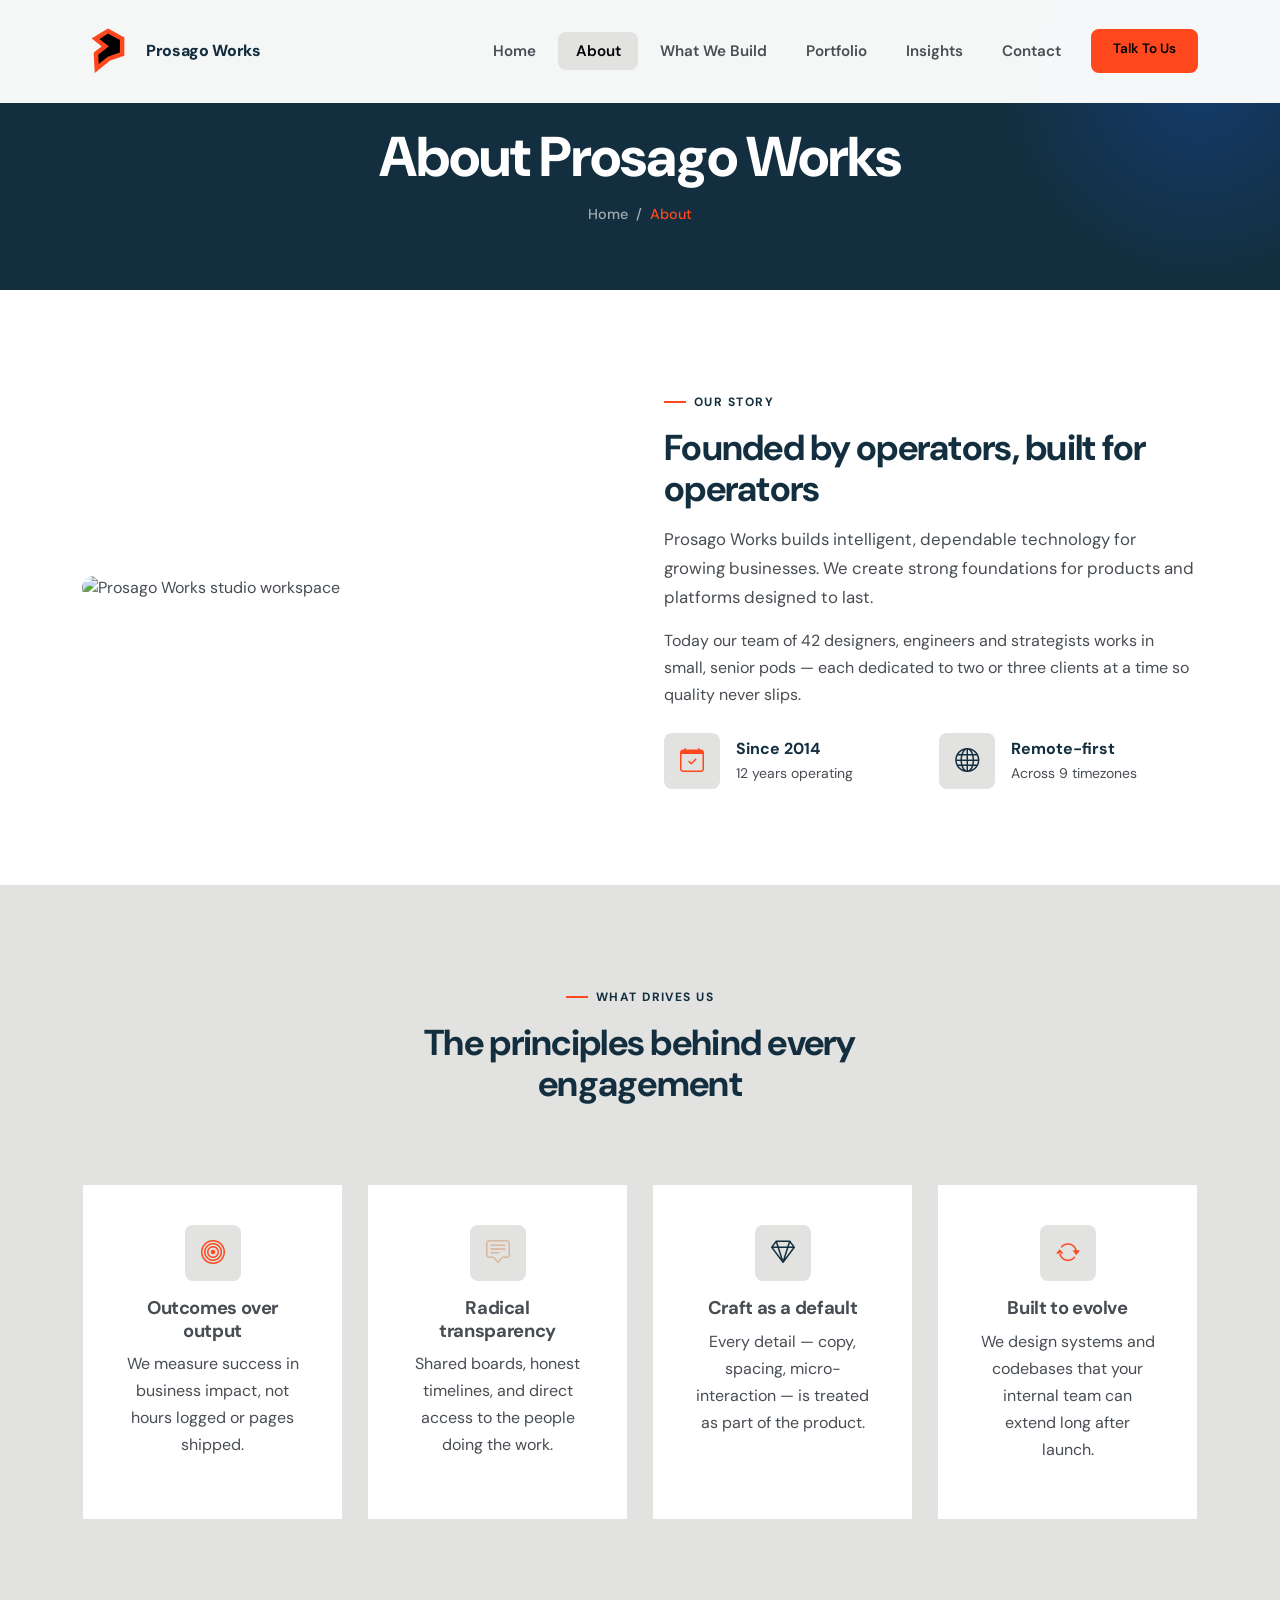
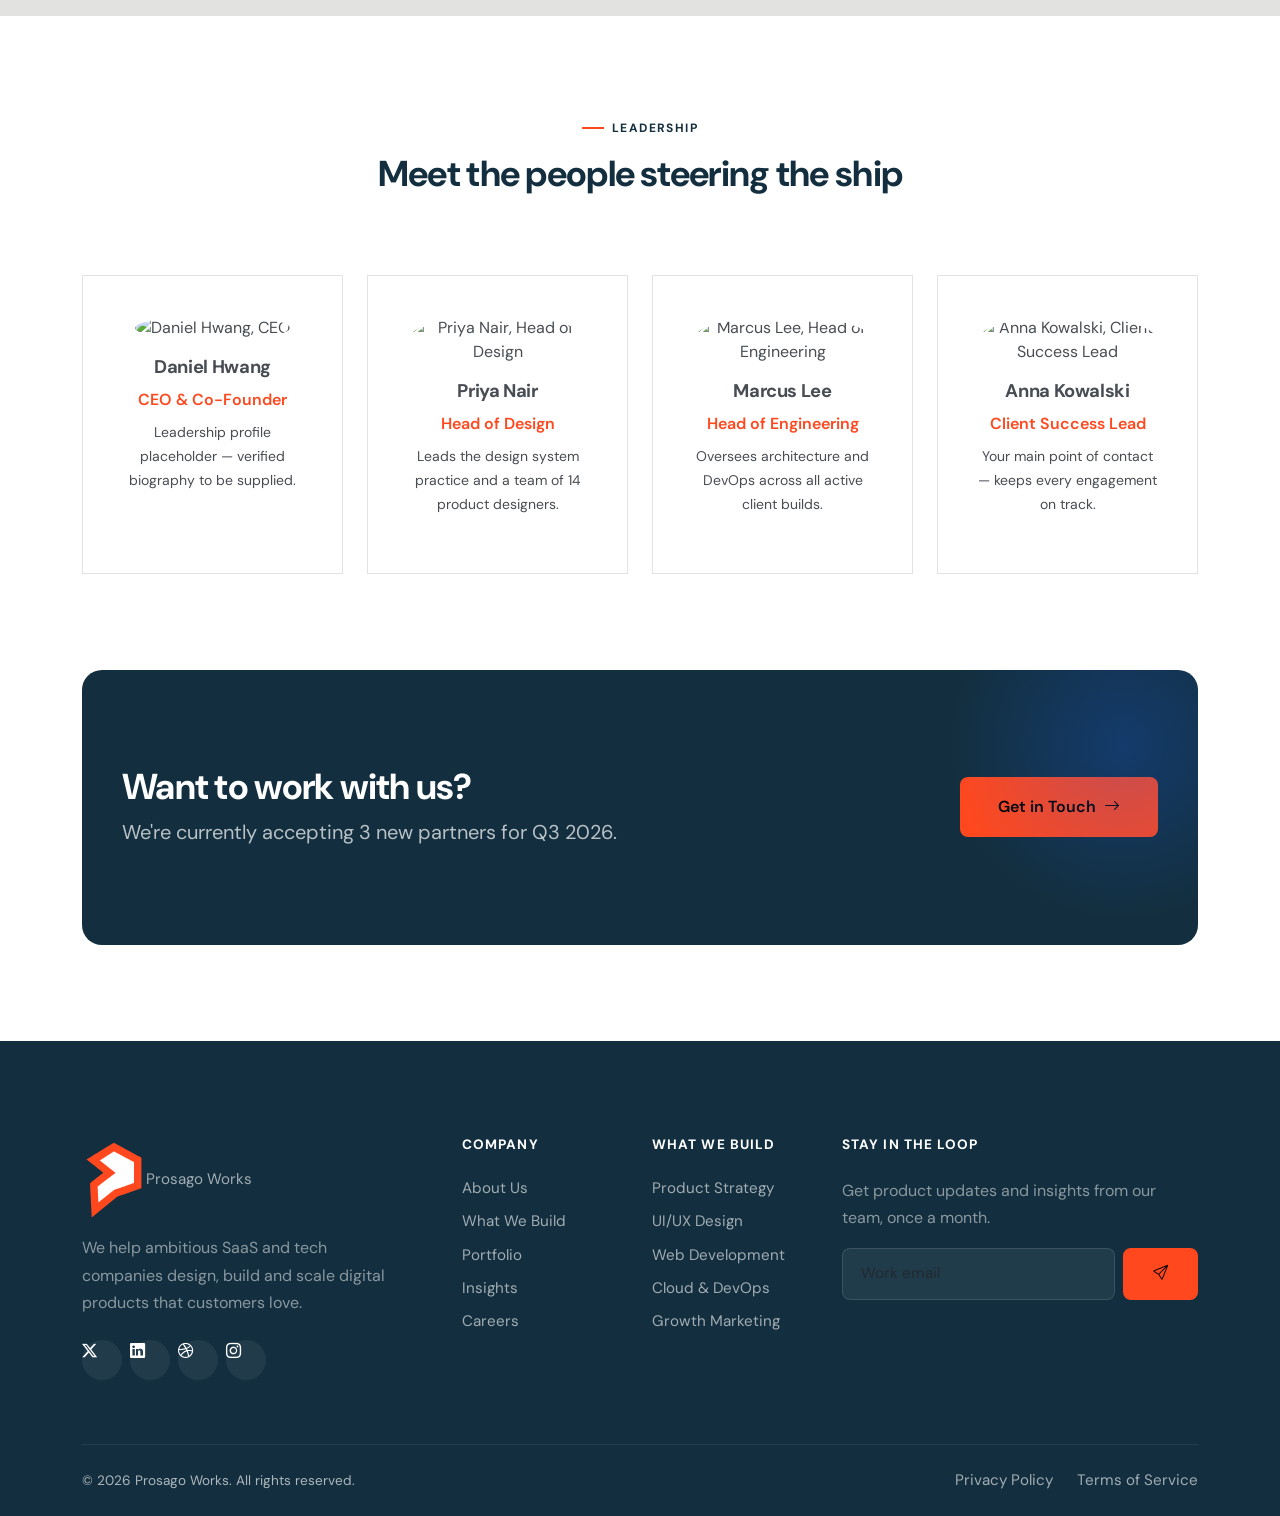
==== commit bac138f7: "added logos" ====
--- a/about.html
+++ b/about.html
@@ -5,7 +5,7 @@
   <meta name="viewport" content="width=device-width, initial-scale=1.0">
   <title>About Us — Prosago Works</title>
   <meta name="description" content="Learn about Prosago Works's mission, team and values — a senior product, design and engineering studio for SaaS and tech companies.">
-  <link rel="icon" type="image/svg+xml" href="data:image/svg+xml,%3Csvg xmlns='http://www.w3.org/2000/svg' viewBox='0 0 100 100'%3E%3Crect width='100' height='100' rx='22' fill='%23155EEF'/%3E%3Ctext x='50' y='68' font-size='58' font-family='Arial' font-weight='800' fill='white' text-anchor='middle'%3EN%3C/text%3E%3C/svg%3E">
+  <link rel="icon" type="image/svg+xml" href="assets/logos/prosago-mark-orange-black.svg">
   <link rel="preconnect" href="https://fonts.googleapis.com">
   <link rel="preconnect" href="https://fonts.gstatic.com" crossorigin>
   <link href="https://fonts.googleapis.com/css2?family=DM+Sans:wght@400;500;600;700&family=Montserrat:wght@400;500;600&display=swap" rel="stylesheet">
@@ -17,7 +17,7 @@
 
   <nav class="navbar navbar-expand-lg navbar-nexora fixed-top">
     <div class="container">
-      <a class="navbar-brand navbar-brand-custom" href="index.html">Prosago Works<span>.</span></a>
+      <a class="navbar-brand navbar-brand-custom pw-brand" href="index.html" aria-label="Prosago Works home"><img src="assets/logos/prosago-mark-orange-black.svg" alt="" width="52" height="52"><span>Prosago Works</span></a>
       <button class="navbar-toggler navbar-toggler-custom" type="button" data-bs-toggle="collapse" data-bs-target="#mainNav" aria-controls="mainNav" aria-expanded="false" aria-label="Toggle navigation">
         <span class="bar"></span><span class="bar"></span><span class="bar"></span>
       </button>
@@ -187,7 +187,7 @@
     <div class="container">
       <div class="row gy-4">
         <div class="col-lg-4 col-md-6">
-          <a class="navbar-brand-custom d-inline-block mb-3" href="index.html" style="color:#fff !important;">Prosago Works<span style="color:var(--n-primary)">.</span></a>
+          <a class="footer-logo" href="index.html" aria-label="Prosago Works home"><img src="assets/logos/prosago-mark-orange-white.svg" alt="" width="64" height="64"><span>Prosago Works</span></a>
           <p class="text-white-50 mb-4" style="max-width:320px;">We help ambitious SaaS and tech companies design, build and scale digital products that customers love.</p>
           <div class="d-flex gap-2">
             <a href="#" class="social-icon"><i class="bi bi-twitter-x"></i></a>
--- a/css/custom.css
+++ b/css/custom.css
@@ -175,6 +175,154 @@
 .footer-bottom { display: flex; justify-content: space-between; gap: 1rem; }
 .back-to-top { background: var(--pw-orange); color: var(--pw-black); box-shadow: none; }
 
+/* Responsive rules repeated at the end to outrank legacy template styles. */
+@media (max-width: 991.98px) {
+  .container { width: min(100% - 2.5rem, 720px); }
+  .navbar-nexora { padding: .75rem 0; background: var(--pw-white); }
+  .navbar-collapse { margin-top: .75rem; padding: .75rem; background: var(--pw-white); border: 1px solid var(--pw-platinum); box-shadow: var(--n-shadow-md); max-height: calc(100vh - 92px); overflow-y: auto; }
+  .navbar-nexora .navbar-nav { align-items: stretch !important; margin-top: 0 !important; }
+  .navbar-nexora .nav-link { min-height: 44px; padding: .7rem .9rem !important; }
+  .corporate-hero { min-height: auto; padding: 8.5rem 0 4.5rem; text-align: left; }
+  .corporate-hero::before { display: none; }
+  .corporate-hero .hero-content .d-flex { justify-content: flex-start !important; }
+  .system-placeholder { width: 100%; max-width: 620px; min-height: 420px; margin-inline: auto; }
+  .portfolio-placeholder { min-height: 300px; border-right: 0; border-bottom: 1px solid var(--pw-slate); }
+}
+@media (max-width: 767.98px) {
+  .container { width: min(100% - 2rem, 540px); }
+  .section { padding-block: 4rem; }
+  .section-sm { padding-block: 3rem; }
+  .section-header { margin-bottom: 2rem; }
+  h1, .hero h1 { font-size: clamp(2.35rem, 11vw, 3rem); line-height: 1.04; }
+  h2 { font-size: clamp(1.8rem, 8vw, 2.2rem); }
+  .corporate-hero { padding: 7.75rem 0 3.5rem; }
+  .corporate-hero .hero-content .d-flex { display: grid !important; grid-template-columns: 1fr; width: 100%; }
+  .corporate-hero .btn, .cta-panel .btn { width: 100%; }
+  .system-placeholder { min-height: 360px; }
+  .system-orbit { width: 280px; height: 190px; top: 80px; }
+  .node-main { top: 138px; }.node-one { top: 42px; right: 18px; }.node-two { bottom: 65px; left: 18px; }.node-three { bottom: 48px; right: 16px; }
+  .card-premium, .portfolio-copy, .audience-card { padding: 1.5rem; }
+  .portfolio-placeholder { min-height: 240px; }
+  .audience-card { min-height: 220px; }
+  .cta-panel, .footer-bottom { flex-direction: column; align-items: stretch; }
+  .back-to-top { right: 1rem; bottom: 1rem; width: 44px; height: 44px; }
+}
+@media (max-width: 399.98px) {
+  .container { width: calc(100% - 1.5rem); }
+  .brand-placeholder { grid-template-columns: 38px auto; column-gap: .55rem; font-size: .92rem; }
+  .brand-placeholder .brand-mark { width: 38px; height: 38px; }
+  .brand-placeholder small { font-size: .52rem; }
+  h1, .hero h1 { font-size: 2.2rem; }
+  .system-placeholder { min-height: 315px; }
+  .system-orbit { width: 225px; height: 155px; top: 72px; }
+  .system-node { min-width: 88px; padding: .55rem .65rem; font-size: .68rem; }
+  .node-main { top: 120px; width: 105px; height: 78px; }.node-one { top: 34px; right: 10px; }.node-two { bottom: 56px; left: 10px; }.node-three { bottom: 38px; right: 8px; }
+}
+
+/* =====================================================
+   RESPONSIVE LAYOUT — mobile first corrections
+   ===================================================== */
+img, video, iframe { max-width: 100%; }
+img { height: auto; }
+.container { width: min(100% - 2rem, 1140px); }
+.section, .section-sm { overflow: clip; }
+.section-title, .section-subtitle, .hero-lead, .card-title { overflow-wrap: anywhere; }
+
+@media (min-width: 1400px) {
+  .container { max-width: 1280px; }
+  .corporate-hero { min-height: 820px; }
+  .corporate-hero .col-lg-7 { padding-right: 5rem; }
+  .system-placeholder { min-height: 500px; }
+  .portfolio-copy { padding: 5rem; }
+}
+
+@media (min-width: 992px) and (max-width: 1199.98px) {
+  .container { max-width: 960px; }
+  .navbar-nexora .nav-link { padding-inline: .7rem !important; }
+  .brand-placeholder { margin-right: .5rem; }
+  .corporate-hero { min-height: 700px; }
+  .system-placeholder { min-height: 390px; }
+  .system-orbit { width: 280px; height: 205px; }
+  .node-one { right: 15px; }
+  .node-two { left: 15px; }
+  .node-three { right: 12px; }
+}
+
+@media (max-width: 991.98px) {
+  .container { width: min(100% - 2.5rem, 720px); }
+  .navbar-nexora { padding: .75rem 0; }
+  .navbar-collapse { margin-top: .75rem; padding: .75rem; background: var(--pw-white); border: 1px solid var(--pw-platinum); box-shadow: var(--n-shadow-md); max-height: calc(100vh - 92px); overflow-y: auto; }
+  .navbar-nexora .navbar-nav { align-items: stretch !important; margin-top: 0 !important; }
+  .navbar-nexora .nav-link { display: block; min-height: 44px; padding: .7rem .9rem !important; }
+  .navbar-nexora .btn { display: flex; align-items: center; justify-content: center; }
+  .corporate-hero { min-height: auto; padding: 8.5rem 0 4.5rem; text-align: left; }
+  .corporate-hero::before { display: none; }
+  .corporate-hero .hero-content { max-width: 680px; }
+  .corporate-hero .hero-content .d-flex { justify-content: flex-start !important; }
+  .system-placeholder { width: 100%; max-width: 620px; min-height: 420px; margin-inline: auto; }
+  .trust-statement .section-kicker { max-width: none; }
+  .portfolio-placeholder { min-height: 300px; border-right: 0; border-bottom: 1px solid var(--pw-slate); }
+  .direction-list { margin-top: .5rem; }
+  .page-header { padding: 7.5rem 0 3.5rem; }
+  .page-header::before { width: 260px; height: 260px; }
+  .footer-main > div { min-width: 0; }
+}
+
+@media (max-width: 767.98px) {
+  :root { --n-space-xl: 3rem; --n-space-2xl: 4rem; }
+  .container { width: min(100% - 2rem, 540px); }
+  h1, .hero h1 { font-size: clamp(2.35rem, 11vw, 3rem); line-height: 1.04; }
+  h2 { font-size: clamp(1.8rem, 8vw, 2.2rem); }
+  .section { padding-block: 4rem; }
+  .section-sm { padding-block: 3rem; }
+  .section-header { margin-bottom: 2rem; }
+  .section-subtitle { font-size: 1rem; }
+  .corporate-hero { padding: 7.75rem 0 3.5rem; }
+  .hero-lead { font-size: 1.08rem; }
+  .corporate-hero .hero-content .d-flex { display: grid !important; grid-template-columns: 1fr; width: 100%; }
+  .corporate-hero .btn { width: 100%; }
+  .system-placeholder { min-height: 360px; }
+  .system-orbit { width: 280px; height: 190px; top: 80px; }
+  .node-main { top: 138px; }
+  .node-one { top: 42px; right: 18px; }
+  .node-two { bottom: 65px; left: 18px; }
+  .node-three { bottom: 48px; right: 16px; }
+  .statement { font-size: 1.45rem; }
+  .card-premium { padding: 1.5rem; }
+  .principle-number { margin-bottom: 1.75rem; }
+  .portfolio-copy { padding: 2rem 1.5rem; }
+  .portfolio-placeholder { min-height: 240px; }
+  .audience-card { min-height: 220px; padding: 1.5rem; }
+  .cta-panel { padding: 2rem 1.5rem; flex-direction: column; align-items: stretch; }
+  .cta-panel .btn { width: 100%; }
+  .footer { padding-top: 3.5rem; }
+  .footer-main { padding-bottom: 2rem; }
+  .footer-bottom { flex-direction: column; align-items: flex-start; }
+  .back-to-top { right: 1rem; bottom: 1rem; width: 44px; height: 44px; }
+  .row.g-5 { --bs-gutter-y: 2.5rem; }
+  .map-frame, .map-frame iframe { min-height: 280px; }
+}
+
+@media (max-width: 399.98px) {
+  .container { width: min(100% - 1.5rem, 100%); }
+  .brand-placeholder { grid-template-columns: 38px auto; column-gap: .55rem; font-size: .92rem; }
+  .brand-placeholder .brand-mark { width: 38px; height: 38px; }
+  .brand-placeholder small { font-size: .52rem; }
+  .navbar-toggler-custom { width: 40px; height: 40px; }
+  .corporate-hero { padding-top: 7.25rem; }
+  h1, .hero h1 { font-size: 2.2rem; }
+  .system-placeholder { min-height: 315px; }
+  .system-orbit { width: 225px; height: 155px; top: 72px; }
+  .system-node { min-width: 88px; padding: .55rem .65rem; font-size: .68rem; }
+  .node-main { top: 120px; width: 105px; height: 78px; }
+  .node-one { top: 34px; right: 10px; }
+  .node-two { bottom: 56px; left: 10px; }
+  .node-three { bottom: 38px; right: 8px; }
+  .system-placeholder > small { font-size: .58rem; }
+  .direction-list li { padding-block: 1rem; }
+  .footer-bottom .d-flex { flex-wrap: wrap; gap: 1rem !important; }
+}
+
 @media (max-width: 991.98px) {
   .navbar-nexora { background: var(--pw-white); }
   .corporate-hero { min-height: auto; padding-top: 8.5rem; }
@@ -1104,3 +1252,93 @@
 .card-premium { border: 1px solid var(--color-border); border-radius: 0; box-shadow: none; background: var(--pw-white); }
 .footer { background: var(--pw-slate); }
 .back-to-top { background: var(--pw-orange); color: var(--pw-black); box-shadow: none; }
+
+@media (max-width: 991.98px) {
+  .container { width: min(100% - 2.5rem, 720px); }
+  .navbar-nexora { padding: .75rem 0; background: var(--pw-white); }
+  .navbar-collapse { margin-top: .75rem; padding: .75rem; background: var(--pw-white); border: 1px solid var(--pw-platinum); box-shadow: var(--n-shadow-md); max-height: calc(100vh - 92px); overflow-y: auto; }
+  .navbar-nexora .navbar-nav { align-items: stretch !important; margin-top: 0 !important; }
+  .navbar-nexora .nav-link { min-height: 44px; padding: .7rem .9rem !important; }
+  .corporate-hero { min-height: auto; padding: 8.5rem 0 4.5rem; text-align: left; }
+  .corporate-hero::before { display: none; }
+  .corporate-hero .hero-content .d-flex { justify-content: flex-start !important; }
+  .system-placeholder { width: 100%; max-width: 620px; min-height: 420px; margin-inline: auto; }
+  .portfolio-placeholder { min-height: 300px; border-right: 0; border-bottom: 1px solid var(--pw-slate); }
+}
+@media (max-width: 767.98px) {
+  .container { width: min(100% - 2rem, 540px); }
+  .section { padding-block: 4rem; }.section-sm { padding-block: 3rem; }.section-header { margin-bottom: 2rem; }
+  h1, .hero h1 { font-size: clamp(2.35rem, 11vw, 3rem); line-height: 1.04; } h2 { font-size: clamp(1.8rem, 8vw, 2.2rem); }
+  .corporate-hero { padding: 7.75rem 0 3.5rem; }
+  .corporate-hero .hero-content .d-flex { display: grid !important; grid-template-columns: 1fr; width: 100%; }
+  .corporate-hero .btn, .cta-panel .btn { width: 100%; }
+  .system-placeholder { min-height: 360px; }.system-orbit { width: 280px; height: 190px; top: 80px; }
+  .node-main { top: 138px; }.node-one { top: 42px; right: 18px; }.node-two { bottom: 65px; left: 18px; }.node-three { bottom: 48px; right: 16px; }
+  .card-premium, .portfolio-copy, .audience-card { padding: 1.5rem; }.portfolio-placeholder { min-height: 240px; }.audience-card { min-height: 220px; }
+  .cta-panel, .footer-bottom { flex-direction: column; align-items: stretch; }
+  .back-to-top { right: 1rem; bottom: 1rem; width: 44px; height: 44px; }
+}
+@media (max-width: 399.98px) {
+  .container { width: calc(100% - 1.5rem); }
+  .brand-placeholder { grid-template-columns: 38px auto; column-gap: .55rem; font-size: .92rem; }.brand-placeholder .brand-mark { width: 38px; height: 38px; }.brand-placeholder small { font-size: .52rem; }
+  h1, .hero h1 { font-size: 2.2rem; }.system-placeholder { min-height: 315px; }.system-orbit { width: 225px; height: 155px; top: 72px; }
+  .system-node { min-width: 88px; padding: .55rem .65rem; font-size: .68rem; }.node-main { top: 120px; width: 105px; height: 78px; }.node-one { top: 34px; right: 10px; }.node-two { bottom: 56px; left: 10px; }.node-three { bottom: 38px; right: 8px; }
+}
+
+/* Keep footer glyphs optically centered inside their fixed wrappers. */
+.footer .social-icon {
+  display: inline-grid;
+  place-items: center;
+  flex: 0 0 40px;
+  width: 40px;
+  height: 40px;
+  padding: 0;
+  margin: 0 !important;
+  line-height: 1;
+  text-align: center;
+  vertical-align: middle;
+}
+
+.footer .social-icon i {
+  display: block;
+  width: 1em;
+  height: 1em;
+  margin: 0;
+  font-size: 1rem;
+  line-height: 1;
+}
+
+/* Official Prosago Works logomark lockups */
+.pw-brand {
+  display: inline-flex;
+  align-items: center;
+  gap: .75rem;
+  color: var(--pw-slate) !important;
+  font-size: 1rem;
+}
+.pw-brand img {
+  display: block;
+  width: 52px;
+  height: 52px;
+  flex: 0 0 52px;
+}
+.pw-brand > span { color: inherit !important; }
+.footer .footer-logo {
+  display: inline-flex;
+  align-items: center;
+  gap: .85rem;
+  margin-bottom: 1.25rem;
+  color: var(--pw-white) !important;
+  font-size: 1.25rem;
+  font-weight: 700;
+}
+.footer .footer-logo img {
+  display: block;
+  width: 64px;
+  height: 64px;
+  flex: 0 0 64px;
+}
+@media (max-width: 399.98px) {
+  .pw-brand { gap: .5rem; font-size: .88rem; }
+  .pw-brand img { width: 42px; height: 42px; flex-basis: 42px; }
+}
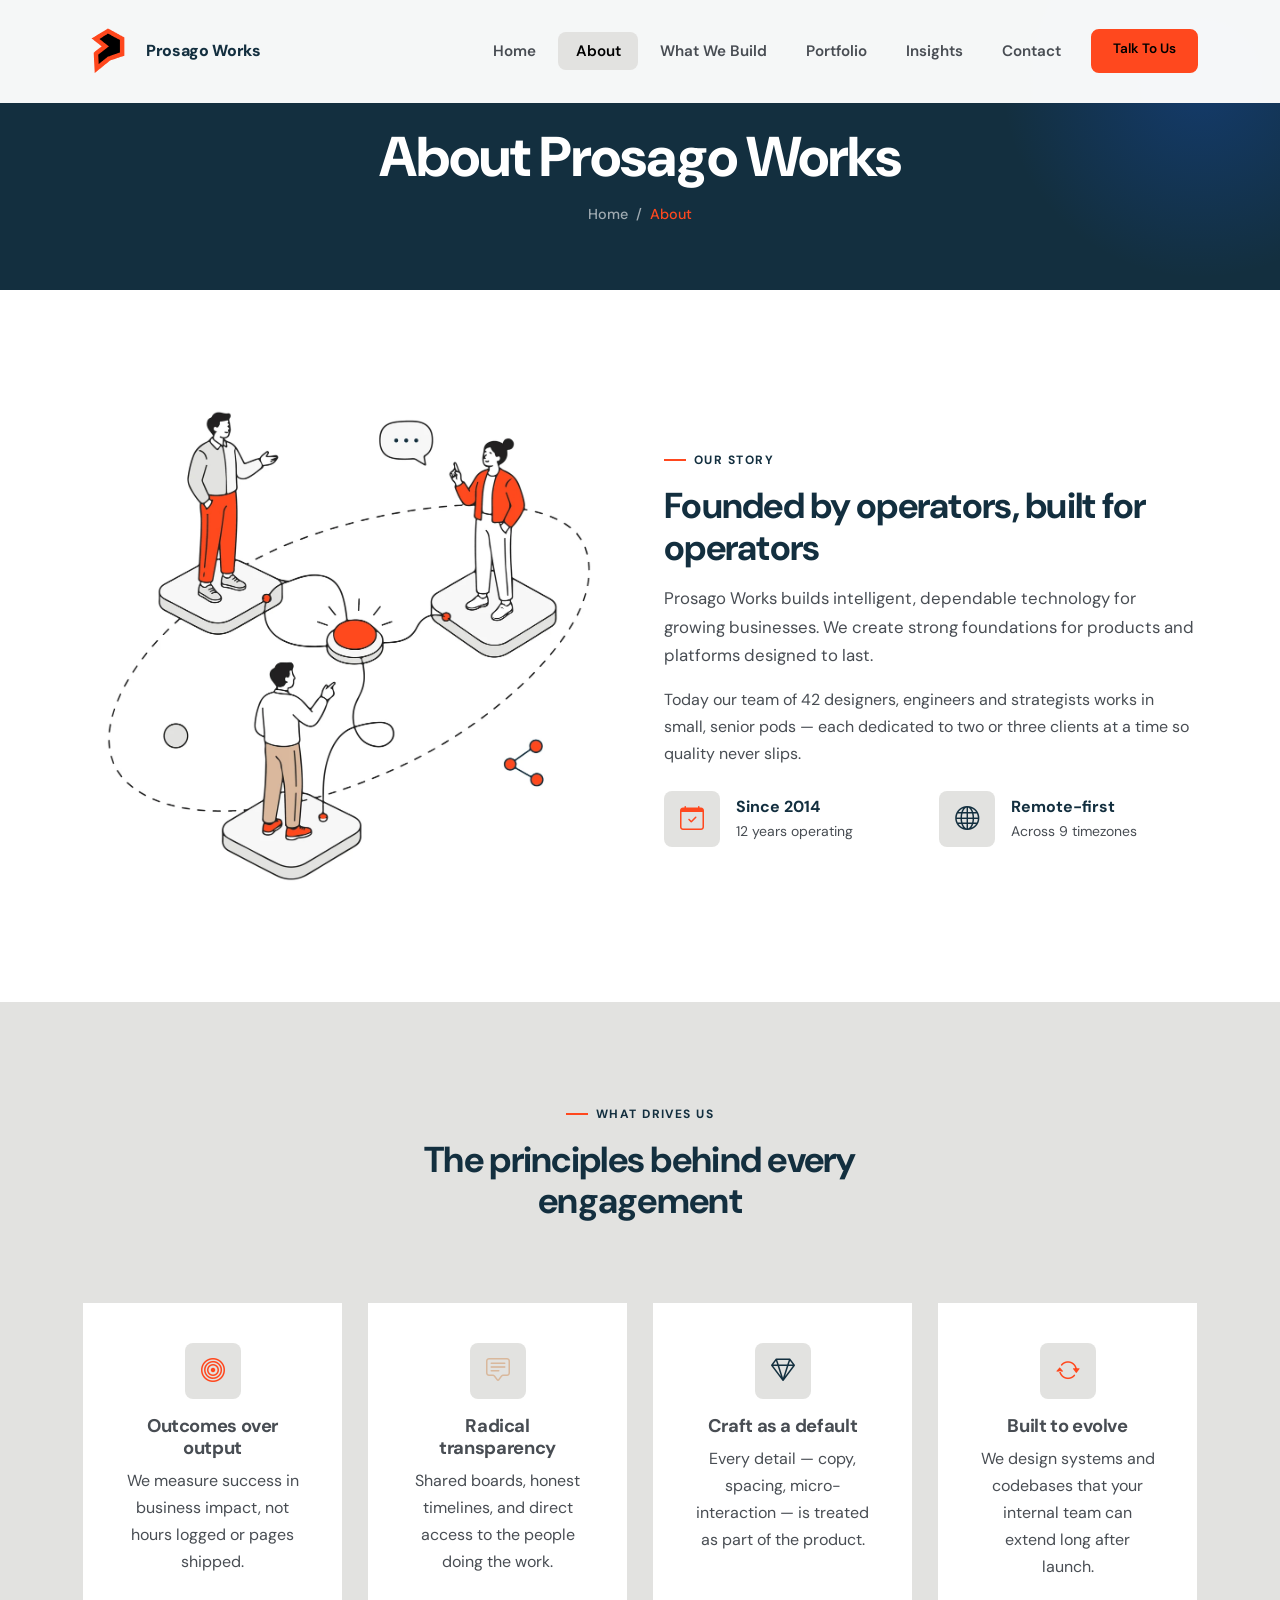
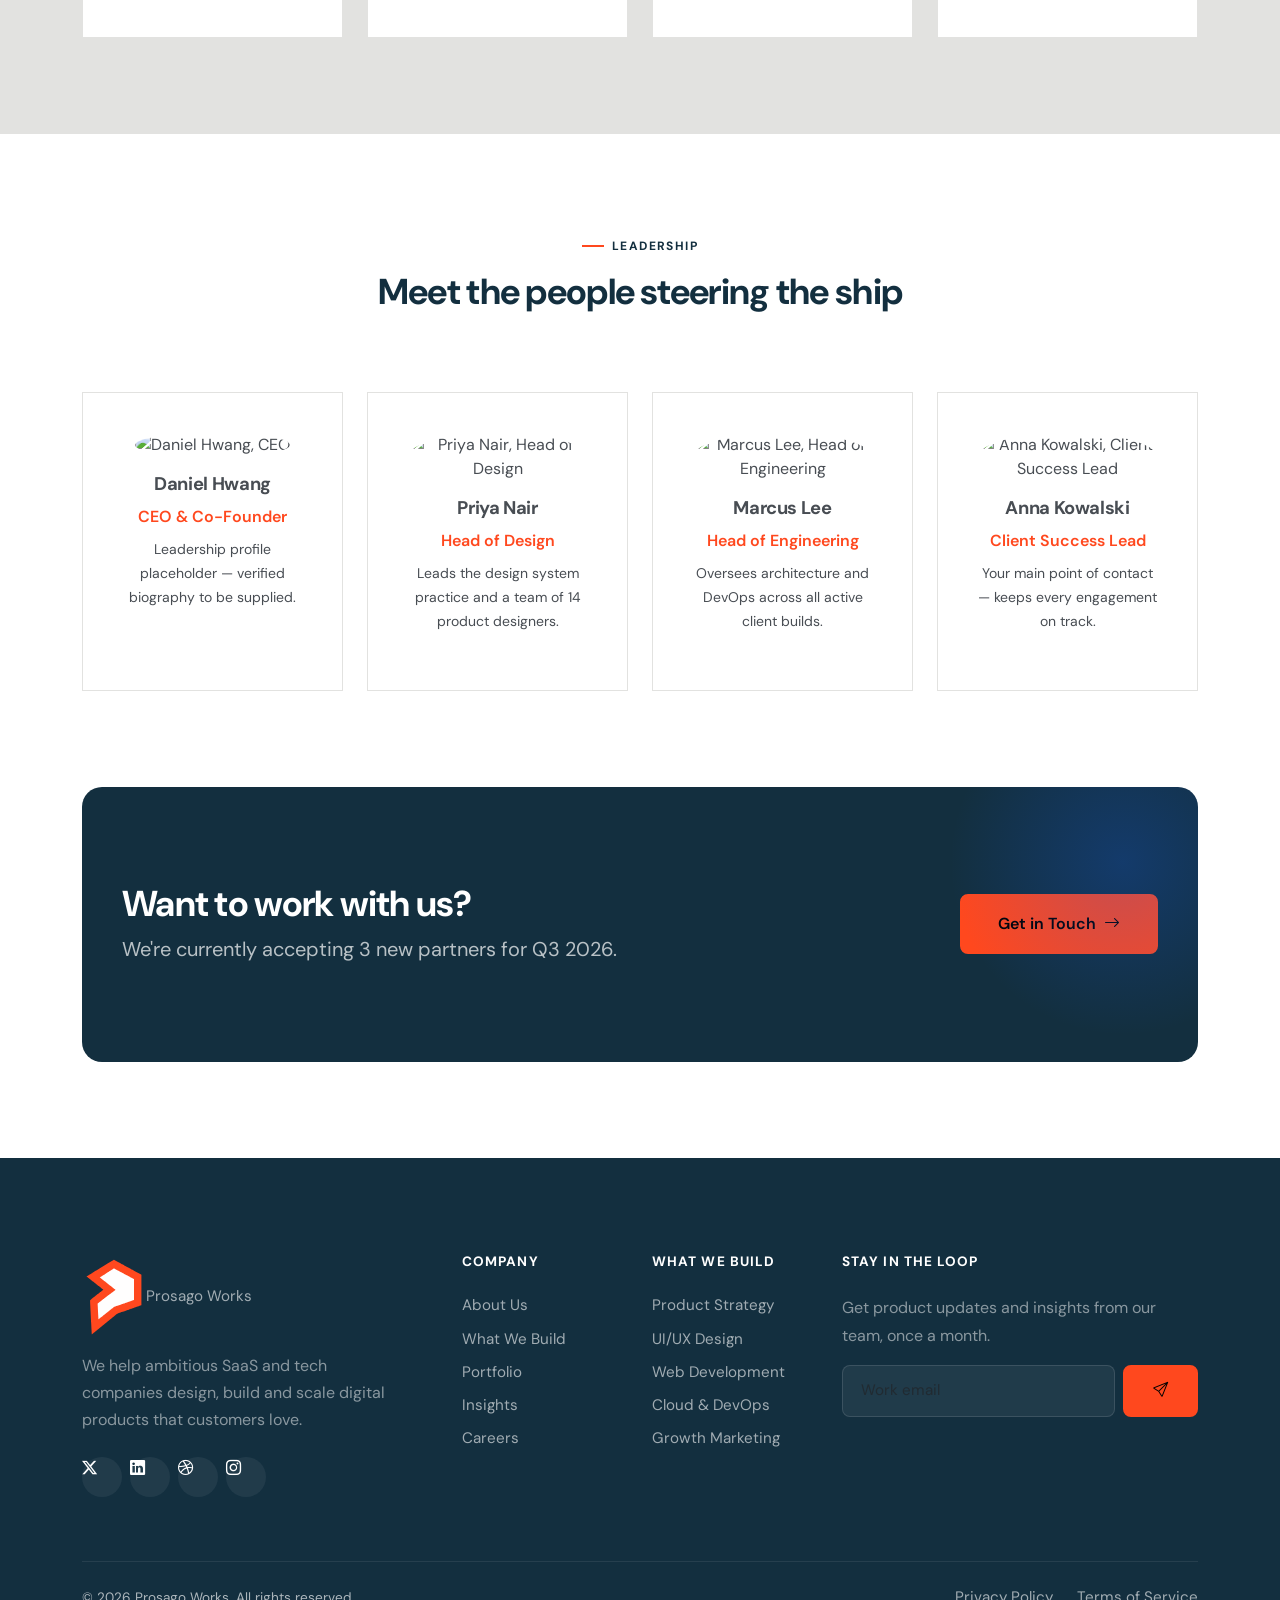
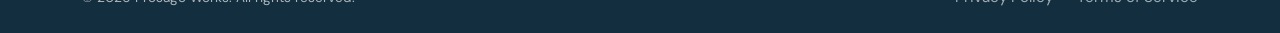
==== commit d16cb28c: "added illustrations" ====
--- a/about.html
+++ b/about.html
@@ -52,7 +52,7 @@
     <div class="container">
       <div class="row align-items-center g-5">
         <div class="col-lg-6 reveal">
-          <img src="https://images.unsplash.com/photo-1600880292203-757bb62b4baf?w=700&h=560&fit=crop" class="rounded-img w-100" alt="Prosago Works studio workspace" style="aspect-ratio:5/4; object-fit:cover;">
+          <picture><source media="(max-width: 767px)" srcset="assets/illustrations/connected-partnerships-720.webp"><img src="assets/illustrations/connected-partnerships-1200.webp" class="brand-illustration" width="1200" height="1169" alt="Three people connected through a shared system and conversation."></picture>
         </div>
         <div class="col-lg-6 reveal">
           <span class="eyebrow">Our story</span>
--- a/css/custom.css
+++ b/css/custom.css
@@ -1338,6 +1338,17 @@
   height: 64px;
   flex: 0 0 64px;
 }
+.brand-illustration {
+  display: block;
+  width: 100%;
+  height: auto;
+  max-height: 620px;
+  object-fit: contain;
+  background: var(--pw-white);
+}
+@media (max-width: 767.98px) {
+  .brand-illustration { max-height: 480px; margin-inline: auto; }
+}
 @media (max-width: 399.98px) {
   .pw-brand { gap: .5rem; font-size: .88rem; }
   .pw-brand img { width: 42px; height: 42px; flex-basis: 42px; }
